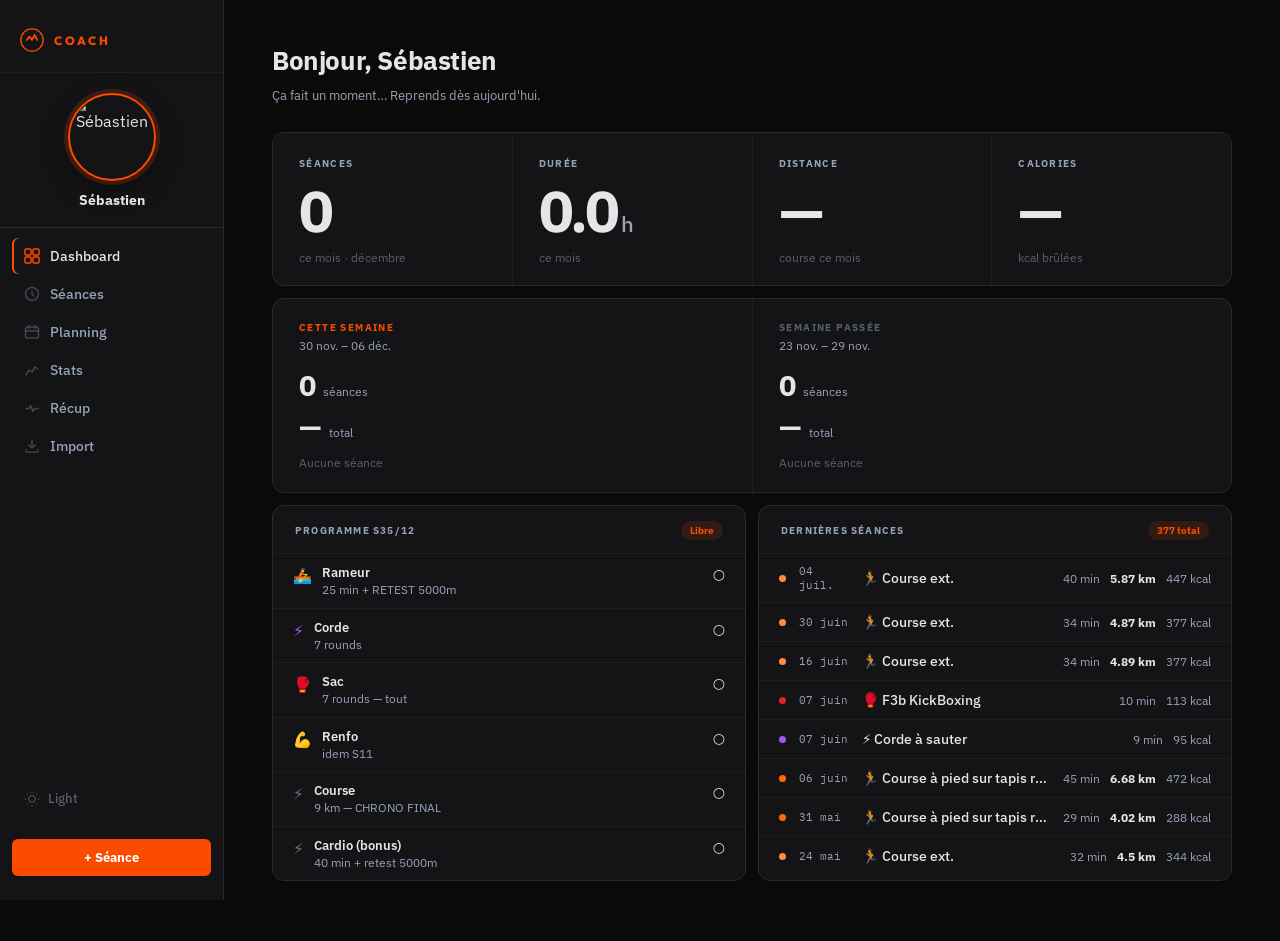
==== index.html @ 211ee790 "init: Coach Sportif — base propre (Cloudflare Pages + /api/backup securise)" ====
<!DOCTYPE html>
<html lang="fr" data-theme="dark">
<head>
  <meta charset="UTF-8">
  <meta name="viewport" content="width=device-width, initial-scale=1.0">
  <title>Coach Sportif — Sébastien</title>
  <link rel="preconnect" href="https://fonts.googleapis.com">
  <link rel="preconnect" href="https://fonts.gstatic.com" crossorigin>
  <link href="https://fonts.googleapis.com/css2?family=Outfit:wght@400;500;600&family=IBM+Plex+Sans:wght@400;500;600;700;800&family=IBM+Plex+Mono:wght@400;600&display=swap" rel="stylesheet">
  <link rel="stylesheet" href="style.css">
  <script src="https://cdn.jsdelivr.net/npm/chart.js@4.4.0/dist/chart.umd.min.js"></script>
  <script src="https://cdn.jsdelivr.net/npm/chartjs-plugin-zoom@2.0.1/dist/chartjs-plugin-zoom.min.js"></script>
</head>
<body>

  <!-- ── APP ───────────────────────────────────────────── -->
  <div id="app">

    <div id="nav-overlay" onclick="closeMobileNav()"></div>
    <div id="mobile-topbar">
      <button id="btn-hamburger" onclick="toggleMobileNav()" aria-label="Menu">
        <span></span><span></span><span></span>
      </button>
      <div class="mb-brand">COACH</div>
      <button class="mb-add" onclick="openSessionModal()">+ Séance</button>
    </div>

    <nav id="nav">
      <div class="nav-brand">
        <svg width="24" height="24" viewBox="0 0 28 28" fill="none">
          <circle cx="14" cy="14" r="13" stroke="#FA4B00" stroke-width="1.5"/>
          <path d="M8 14 L11 10 L14 14 L17 8 L20 14" stroke="#FA4B00" stroke-width="2" stroke-linecap="round" stroke-linejoin="round" fill="none"/>
        </svg>
        <span>COACH</span>
      </div>

      <div class="nav-profile">
        <div class="nav-avatar">
          <img src="Tools/Gemini_Generated_Image_qo8uqwqo8uqwqo8u.png" alt="Sébastien">
        </div>
        <div class="nav-profile-info">
          <div class="nav-profile-name">Sébastien</div>
        </div>
      </div>

      <ul class="nav-links">
        <li><a href="#dashboard" class="nav-link" data-view="dashboard">
          <svg width="16" height="16" viewBox="0 0 16 16"><rect x="1" y="1" width="6" height="6" rx="1" stroke="currentColor" stroke-width="1.5" fill="none"/><rect x="9" y="1" width="6" height="6" rx="1" stroke="currentColor" stroke-width="1.5" fill="none"/><rect x="1" y="9" width="6" height="6" rx="1" stroke="currentColor" stroke-width="1.5" fill="none"/><rect x="9" y="9" width="6" height="6" rx="1" stroke="currentColor" stroke-width="1.5" fill="none"/></svg>
          Dashboard
        </a></li>
        <li><a href="#seances" class="nav-link" data-view="seances">
          <svg width="16" height="16" viewBox="0 0 16 16"><circle cx="8" cy="8" r="6.5" stroke="currentColor" stroke-width="1.5" fill="none"/><path d="M8 5v3l2 2" stroke="currentColor" stroke-width="1.5" stroke-linecap="round"/></svg>
          Séances
        </a></li>
        <li><a href="#planning" class="nav-link" data-view="planning">
          <svg width="16" height="16" viewBox="0 0 16 16"><rect x="1.5" y="3" width="13" height="11" rx="1.5" stroke="currentColor" stroke-width="1.5" fill="none"/><path d="M5 1.5v3M11 1.5v3M1.5 7h13" stroke="currentColor" stroke-width="1.5" stroke-linecap="round"/></svg>
          Planning
        </a></li>
        <li><a href="#stats" class="nav-link" data-view="stats">
          <svg width="16" height="16" viewBox="0 0 16 16"><path d="M2 13 L5 8 L8 10 L11 5 L14 7" stroke="currentColor" stroke-width="1.5" stroke-linecap="round" stroke-linejoin="round" fill="none"/></svg>
          Stats
        </a></li>
        <li><a href="#recup" class="nav-link" data-view="recup">
          <svg width="16" height="16" viewBox="0 0 16 16"><path d="M2 8.5h3l1.5-3 2.5 6 1.5-3h3.5" stroke="currentColor" stroke-width="1.5" stroke-linecap="round" stroke-linejoin="round" fill="none"/></svg>
          Récup
        </a></li>
        <li><a href="#import" class="nav-link" data-view="import">
          <svg width="16" height="16" viewBox="0 0 16 16"><path d="M8 2v8M5 7l3 3 3-3" stroke="currentColor" stroke-width="1.5" stroke-linecap="round" stroke-linejoin="round"/><path d="M2 12v1.5a.5.5 0 00.5.5h11a.5.5 0 00.5-.5V12" stroke="currentColor" stroke-width="1.5" stroke-linecap="round"/></svg>
          Import
        </a></li>
      </ul>

      <div class="nav-theme-toggle">
        <button id="btn-theme" onclick="toggleTheme()" title="Changer le thème">
          <svg id="theme-icon-sun" width="16" height="16" viewBox="0 0 24 24" fill="none" stroke="currentColor" stroke-width="1.5"><circle cx="12" cy="12" r="5"/><path d="M12 1v2M12 21v2M4.22 4.22l1.42 1.42M18.36 18.36l1.42 1.42M1 12h2M21 12h2M4.22 19.78l1.42-1.42M18.36 5.64l1.42-1.42"/></svg>
          <svg id="theme-icon-moon" width="16" height="16" viewBox="0 0 24 24" fill="none" stroke="currentColor" stroke-width="1.5" style="display:none"><path d="M21 12.79A9 9 0 1 1 11.21 3 7 7 0 0 0 21 12.79z"/></svg>
          <span id="theme-label">Light</span>
        </button>
      </div>

      <button id="btn-add-session" class="btn-gold-sm">+ Séance</button>
    </nav>

    <main id="main"></main>

    <div id="modal-overlay" class="hidden">
      <div id="modal">
        <div class="modal-header">
          <h3 id="modal-title">Nouvelle séance</h3>
          <button id="modal-close" class="btn-icon">✕</button>
        </div>
        <form id="session-form">
          <div class="form-grid">
            <div class="form-group">
              <label>Date</label>
              <input type="date" id="f-date" required>
            </div>
            <div class="form-group">
              <label>Type d'activité</label>
              <select id="f-type" required>
                <option value="">— Choisir —</option>
                <option value="rameur">🚣 Rameur</option>
                <option value="velo">🚴 Vélo d'appartement</option>
                <option value="course_ext">🏃 Course extérieure</option>
                <option value="course_tapis">🏃 Course tapis roulant</option>
                <option value="sac">🥊 Sac de frappe</option>
                <option value="corde">⚡ Corde à sauter</option>
                <option value="boxe">🥊 Boxe (cours)</option>
                <option value="renfo">💪 Renforcement</option>
                <option value="cardio">❤️ Cardio</option>
                <option value="autre">— Autre —</option>
              </select>
            </div>
            <div class="form-group">
              <label>Durée (min)</label>
              <input type="number" id="f-duration" min="1" max="300" placeholder="ex: 45">
            </div>
            <div class="form-group">
              <label>Calories</label>
              <input type="number" id="f-calories" min="0" placeholder="ex: 350">
            </div>
            <div class="form-group" id="fg-distance">
              <label>Distance (km)</label>
              <input type="number" id="f-distance" step="0.01" min="0" placeholder="ex: 7.5">
            </div>
            <div class="form-group" id="fg-pace">
              <label>Allure (min/km, ex: 6:30)</label>
              <input type="text" id="f-pace" placeholder="6:30" pattern="[0-9]+:[0-5][0-9]">
            </div>
            <div class="form-group" id="fg-rounds">
              <label>Rounds</label>
              <input type="number" id="f-rounds" min="1" max="20" placeholder="ex: 6">
            </div>
            <div class="form-group">
              <label>FC moyenne (bpm)</label>
              <input type="number" id="f-hr-avg" min="40" max="220" placeholder="ex: 145">
            </div>
            <div class="form-group">
              <label>FC max (bpm)</label>
              <input type="number" id="f-hr-max" min="40" max="220" placeholder="ex: 175">
            </div>
            <div class="form-group full">
              <label>Notes</label>
              <textarea id="f-notes" rows="2" placeholder="Ressenti, conditions, variantes…"></textarea>
            </div>
          </div>
          <div class="form-actions">
            <button type="button" id="btn-delete-session" class="btn-danger hidden">Supprimer</button>
            <div>
              <button type="button" id="btn-cancel" class="btn-ghost">Annuler</button>
              <button type="submit" class="btn-gold">Enregistrer</button>
            </div>
          </div>
        </form>
      </div>
    </div>

  </div><!-- /#app -->

  <script src="app.js?v=7"></script>
</body>
</html>
---- style.css ----
/* ═══════════════════════════════════════════════════════════
   COACH SPORTIF — Design système v4 — Obsidian Capital
   ═══════════════════════════════════════════════════════════ */

/* ── Obsidian Capital tokens (verbatim) ──────────────────── */
:root {
  /* ----- BRAND ----- */
  --obsidian-orange:        #FA4B00;
  --obsidian-orange-hover:  #FF6A2A;
  --obsidian-orange-dim:    rgba(250, 75, 0, 0.12);
  --obsidian-orange-glow:   rgba(250, 75, 0, 0.4);
  --obsidian-slate:         #3C414B;

  /* ----- SLATE SCALE ----- */
  --slate-900: #0A0A0A;
  --slate-800: #141416;
  --slate-700: #1C1C20;
  --slate-600: #2A2A30;
  --slate-500: #3C414B;
  --slate-400: #54606D;
  --slate-300: #828F9D;
  --slate-200: #C5CAD1;
  --slate-150: #DFE2E6;
  --slate-100: #EEF0F2;
  --slate-50:  #F5F6F7;
  --slate-0:   #FFFFFF;

  /* ----- SEMANTIC ----- */
  --positive: #10B981;
  --negative: #EF4444;
  --warning:  #F59E0B;
  --info:     #3B82F6;

  /* ----- RADIUS ----- */
  --radius-sm:   4px;
  --radius-md:   6px;
  --radius-lg:   8px;
  --radius-xl:   12px;
  --radius-2xl:  16px;
  --radius-full: 9999px;

  /* ----- FONTS ----- */
  --font-display: 'Outfit', 'IBM Plex Sans', system-ui, sans-serif;
  --font-sans:    'IBM Plex Sans', system-ui, -apple-system, sans-serif;
  --font-mono:    'IBM Plex Mono', 'JetBrains Mono', Menlo, monospace;

  /* ----- TRANSITIONS ----- */
  --transition-fast:    100ms ease;
  --transition-default: 150ms ease;
  --transition-slow:    300ms ease;

  /* ----- ELEVATION ----- */
  --shadow-modal:    0 20px 40px -12px rgba(10, 10, 10, 0.15);
  --shadow-popover:  0 8px 24px -8px rgba(10, 10, 10, 0.12);
}

/* ── Thème dark (défaut Coach) ───────────────────────────── */
:root,
[data-theme="dark"] {
  --bg:            #0A0A0A;
  --surface:       #141416;
  --surface-hover: #1C1C20;
  --text:          #E5E5E7;
  --text-body:     #94A3B8;
  --text-muted:    #54606D;
  --border:        #1F1F23;
  --border-strong: #2A2A30;
}

/* ── Thème light ─────────────────────────────────────────── */
[data-theme="light"] {
  --bg:            #F5F6F7;
  --surface:       #FFFFFF;
  --surface-hover: #EEF0F2;
  --text:          #0A0A0A;
  --text-body:     #3C414B;
  --text-muted:    #828F9D;
  --border:        #DFE2E6;
  --border-strong: #C5CAD1;
}

/* ── Variables d'application (alias tokens) ──────────────── */
:root {
  --acc:     #FA4B00;
  --acc-lo:  rgba(250,75,0,0.12);
  --acc-mid: rgba(250,75,0,0.25);

  --ok:     #10B981;
  --ok-lo:  rgba(16,185,129,0.1);
  --bad:    #EF4444;
  --bad-lo: rgba(239,68,68,0.1);
  --warn:   #F59E0B;

  --r-xs: 4px;
  --r-sm: 6px;
  --r:    12px;
  --r-lg: 16px;

  --nav-w: 224px;

  --c-rameur:       #FA4B00;
  --c-velo:         #38bdf8;
  --c-course_ext:   #fb923c;
  --c-course_tapis: #f97316;
  --c-sac:          #f87171;
  --c-corde:        #a78bfa;
  --c-boxe:         #fb7185;
  --c-renfo:        #4ade80;
  --c-cardio:       #34d399;
  --c-autre:        #6b7280;

  --font:  'IBM Plex Sans', system-ui, sans-serif;
  --mono:  'IBM Plex Mono', monospace;
}

/* ── Reset ─────────────────────────────────────────────────── */
*, *::before, *::after { box-sizing: border-box; margin: 0; padding: 0; }
html { font-size: 16px; -webkit-font-smoothing: antialiased; }
body { font-family: var(--font); background: var(--bg); color: var(--text); min-height: 100vh; }
a { color: inherit; text-decoration: none; }
button { cursor: pointer; font-family: var(--font); border: none; background: none; }
input, select, textarea { font-family: var(--font); }

/* #app : conteneur transparent (les enfants nav/main sont les vrais blocs grid) */
#app { display: contents; }

/* ══════════════════════════════════════════════════════════
   NAV — SIDEBAR GAUCHE
   ══════════════════════════════════════════════════════════ */
#nav {
  position: fixed; top: 0; left: 0; bottom: 0; width: var(--nav-w);
  background: var(--surface);
  border-right: 1px solid var(--border-strong);
  display: flex; flex-direction: column;
  padding: 28px 0 24px;
  z-index: 100;
  overflow: hidden;
}

.nav-brand {
  display: flex; align-items: center; gap: 10px;
  padding: 0 20px 20px;
  border-bottom: 1px solid var(--border);
  margin-bottom: 0;
  user-select: none;
}
.nav-brand svg { flex-shrink: 0; }
.nav-brand span {
  font-size: 12px; font-weight: 800; letter-spacing: 3px;
  color: var(--acc); text-transform: uppercase;
  font-family: 'Outfit', var(--font);
}

/* Profile block in sidebar */
.nav-profile {
  display: flex; flex-direction: column; align-items: center; gap: 10px;
  padding: 20px 20px 18px;
  border-bottom: 1px solid var(--border-strong);
  margin-bottom: 10px;
  text-align: center;
}
.nav-avatar {
  width: 88px; height: 88px; border-radius: 50%;
  overflow: hidden; flex-shrink: 0;
  border: 2px solid var(--acc);
  box-shadow: 0 0 0 4px rgba(250,75,0,.2), 0 8px 24px rgba(0,0,0,.5);
}
.nav-avatar img { width: 100%; height: 100%; object-fit: cover; object-position: top center; }
.nav-profile-name { font-size: 13.5px; font-weight: 700; color: var(--text); }
.nav-profile-sub { font-size: 11px; color: var(--acc); margin-top: 2px; }

.nav-links {
  list-style: none;
  display: flex; flex-direction: column;
  gap: 2px;
  padding: 0 12px;
  flex: 1;
}
.nav-link {
  display: flex; align-items: center; gap: 10px;
  padding: 9px 12px; border-radius: var(--r-sm);
  font-size: 13.5px; font-weight: 500; color: var(--text-body);
  transition: color .15s, background .15s;
}
.nav-link:hover { color: var(--text); background: var(--surface-hover); }
.nav-link svg { flex-shrink: 0; opacity: .35; transition: opacity .15s; }
.nav-link:hover svg { opacity: .65; }
.nav-link.active {
  color: var(--text);
  background: transparent;
  box-shadow: inset 2px 0 0 0 #FA4B00;
}
.nav-link.active svg { opacity: 1; color: #FA4B00; }

.btn-gold-sm {
  margin: 16px 12px 0;
  padding: 10px 16px;
  border-radius: var(--r-sm);
  background: var(--acc); color: #fff;
  font-size: 13px; font-weight: 700;
  transition: opacity .15s; text-align: center;
}
.btn-gold-sm:hover { opacity: .85; }

/* ── Main ──────────────────────────────────────────────────── */
#main {
  margin-left: var(--nav-w);
  width: calc(100% - var(--nav-w));
  min-height: 100vh;
  padding: 40px 48px 60px;
  display: flex;
  flex-direction: column;
  align-items: center;
}
#main > * {
  width: 100%;
  max-width: 960px;
}
.loader { color: var(--text-body); font-size: 14px; padding: 80px 0; text-align: center; }

/* ── Page header ───────────────────────────────────────────── */
.page-header { margin-bottom: 28px; padding-top: 4px; }
.page-header h2 {
  font-size: 1.6rem; font-weight: 700; letter-spacing: -0.4px; color: var(--text);
}
.page-sub { font-size: 13px; color: var(--text-body); margin-top: 4px; }

/* ── Dashboard greeting ────────────────────────────────────── */
.dash-greeting { display: flex; flex-direction: column; gap: 6px; }
.streak-badge {
  display: inline-block; margin-left: 10px;
  font-size: 0.75rem; font-weight: 700;
  background: var(--acc-lo); color: var(--acc);
  padding: 2px 10px; border-radius: 20px;
  vertical-align: middle;
}

/* ── Section label ─────────────────────────────────────────── */
.section-lbl {
  font-size: 10px; font-weight: 700; letter-spacing: .13em;
  text-transform: uppercase; color: var(--text-body);
  margin-bottom: 10px; margin-top: 22px;
}

/* ══════════════════════════════════════════════════════════
   KPI STRIP
   ══════════════════════════════════════════════════════════ */
.kpi-row {
  display: grid; grid-template-columns: repeat(4, 1fr);
  background: var(--border);
  border: 1px solid var(--border-strong);
  border-radius: var(--r);
  overflow: hidden;
  margin-bottom: 12px;
  gap: 1px;
}
.kpi-card {
  background: var(--surface);
  padding: 24px 26px 20px;
  display: flex; flex-direction: column;
  transition: background .15s;
  position: relative;
}
.kpi-card:hover { background: var(--surface-hover); }
.kpi-lbl {
  font-size: 10px; font-weight: 700; letter-spacing: .13em;
  text-transform: uppercase; color: var(--text-body);
  margin-bottom: 12px;
}
.kpi-num {
  font-size: 3.6rem; font-weight: 800;
  letter-spacing: -.06em; line-height: 1;
  font-variant-numeric: tabular-nums;
  color: var(--text);
}
.kpi-num .u { font-size: 1.4rem; font-weight: 500; color: var(--text-body); margin-left: 3px; }
.kpi-sub { font-size: 12px; color: var(--text-muted); margin-top: 10px; }
.kpi-badge {
  display: inline-flex; align-items: center; gap: 3px;
  font-size: 11px; font-weight: 700;
  padding: 3px 8px; border-radius: 20px;
  margin-top: 8px; align-self: flex-start;
}
.kpi-badge.up   { background: var(--ok-lo);          color: var(--ok); }
.kpi-badge.down { background: var(--bad-lo);          color: var(--bad); }
.kpi-badge.flat { background: rgba(255,255,255,.05);  color: var(--text-body); }

/* ══════════════════════════════════════════════════════════
   WEEK CARD
   ══════════════════════════════════════════════════════════ */
.week-card {
  background: var(--surface);
  border: 1px solid var(--border-strong);
  border-radius: var(--r);
  margin-bottom: 12px;
  overflow: hidden;
}
.week-inner { display: grid; grid-template-columns: 1fr 1fr; }
.wc-col { padding: 22px 26px; }
.wc-col + .wc-col { border-left: 1px solid var(--border); }
.wc-head {
  font-size: 10px; font-weight: 700; letter-spacing: .14em;
  text-transform: uppercase; color: var(--acc); margin-bottom: 4px;
}
.wc-head.dim { color: var(--text-muted); }
.wc-dates { font-size: 12px; color: var(--text-body); margin-bottom: 18px; }
.wc-metrics { display: flex; flex-direction: column; gap: 13px; }
.wc-metric { display: flex; align-items: baseline; gap: 8px; flex-wrap: wrap; }
.wc-val {
  font-size: 1.8rem; font-weight: 700;
  letter-spacing: -.03em; line-height: 1;
}
.wc-key { font-size: 12px; color: var(--text-body); }
.wc-badge {
  font-size: 10px; font-weight: 700; padding: 2px 8px;
  border-radius: 4px; border: 1px solid;
}
.wc-types { margin-top: 14px; font-size: 1rem; display: flex; gap: 6px; }
.wc-no { font-size: 12px; color: var(--text-muted); }

/* ══════════════════════════════════════════════════════════
   DASHBOARD GRID
   ══════════════════════════════════════════════════════════ */
.dash-grid { display: grid; grid-template-columns: 1fr 1fr; gap: 12px; }
.prog-card, .recent-card {
  background: var(--surface);
  border: 1px solid var(--border-strong);
  border-radius: var(--r);
  overflow: hidden;
}
.card-head {
  padding: 15px 22px 13px;
  border-bottom: 1px solid var(--border);
  display: flex; align-items: center; justify-content: space-between;
}
.card-head-lbl {
  font-size: 10px; font-weight: 700;
  letter-spacing: .12em; text-transform: uppercase; color: var(--text-body);
}
.card-badge {
  font-size: 10px; font-weight: 700;
  background: var(--acc-lo); color: var(--acc);
  padding: 3px 9px; border-radius: 20px;
}

/* Adaptive hint */
.adaptive-hint {
  margin: 12px 22px 0; padding: 10px 14px;
  background: var(--acc-lo); border-radius: var(--r-xs);
  border-left: 2px solid var(--acc);
  font-size: 12px; color: var(--text-body); line-height: 1.5;
}
.adaptive-hint b {
  color: var(--acc); display: block;
  font-size: 9px; text-transform: uppercase;
  letter-spacing: .09em; margin-bottom: 3px;
}

/* Program items */
.prog-item {
  display: flex; align-items: flex-start; gap: 10px;
  padding: 10px 20px; border-bottom: 1px solid var(--border);
  cursor: default; transition: background .12s;
}
.prog-item:last-child { border-bottom: none; }
.prog-item:hover { background: var(--surface-hover); }
.prog-icon { font-size: .95rem; flex-shrink: 0; margin-top: 1px; }
.prog-body { flex: 1; min-width: 0; }
.prog-name { font-size: 13px; font-weight: 600; }
.prog-desc { font-size: 11.5px; color: var(--text-body); margin-top: 1px; line-height: 1.35; }
.prog-done { font-size: 11px; color: var(--ok); margin-top: 2px; }
.prog-diff { font-size: 10.5px; color: var(--acc); margin-top: 1px; }
.prog-check { font-size: 14px; flex-shrink: 0; margin-top: 1px; }

/* Recent rows */
.recent-row {
  display: flex; align-items: center; gap: 13px;
  padding: 10px 20px; border-bottom: 1px solid var(--border);
  cursor: pointer; transition: background .12s;
}
.recent-row:last-child { border-bottom: none; }
.recent-row:hover { background: var(--surface-hover); }
.r-dot { width: 7px; height: 7px; border-radius: 50%; flex-shrink: 0; }
.r-date { font-size: 11px; color: var(--text-body); width: 50px; flex-shrink: 0; font-family: var(--mono); }
.r-title { font-size: 13.5px; font-weight: 500; flex: 1; white-space: nowrap; overflow: hidden; text-overflow: ellipsis; }
.r-meta { display: flex; gap: 10px; }
.r-meta span { font-size: 12px; color: var(--text-body); }
.r-hi { color: var(--text) !important; font-weight: 700 !important; }
.r-dur { font-size: 13px; font-weight: 600; color: var(--text-body); white-space: nowrap; }

/* ══════════════════════════════════════════════════════════
   SÉANCES
   ══════════════════════════════════════════════════════════ */
.filters { display: flex; gap: 6px; flex-wrap: wrap; margin-bottom: 16px; }
.filter-btn {
  padding: 6px 14px; border-radius: 20px;
  font-size: 12.5px; font-weight: 600; color: var(--text-body);
  border: 1px solid var(--border-strong); background: transparent;
  transition: all .15s;
}
.filter-btn:hover { color: var(--text); border-color: color-mix(in srgb, var(--border-strong) 150%, transparent); }
.filter-btn.active { background: var(--acc); border-color: var(--acc); color: #fff; }

.sessions-table {
  background: var(--surface);
  border: 1px solid var(--border-strong);
  border-radius: var(--r);
  overflow: hidden;
}
.sess-row {
  display: grid;
  grid-template-columns: 3px 84px 1fr auto 100px;
  align-items: stretch;
  border-bottom: 1px solid var(--border);
  cursor: pointer; transition: background .12s; min-height: 60px;
}
.sess-row:last-child { border-bottom: none; }
.sess-row:hover { background: var(--surface-hover); }
.sess-bar { }
.sess-date {
  display: flex; align-items: center;
  padding: 0 14px;
  font-size: 12px; color: var(--text-body);
  font-family: var(--mono);
}
.sess-main {
  display: flex; flex-direction: column; justify-content: center;
  padding: 10px 12px; min-width: 0;
}
.sess-title {
  font-size: 14px; font-weight: 600;
  white-space: nowrap; overflow: hidden; text-overflow: ellipsis;
}
.sess-sub { font-size: 11.5px; color: var(--text-muted); margin-top: 3px; }
.sess-stats { display: flex; gap: 18px; align-items: center; padding: 0 16px; }
.ss { display: flex; flex-direction: column; align-items: flex-end; gap: 2px; }
.ss-val { font-size: 13px; font-weight: 700; font-variant-numeric: tabular-nums; font-family: var(--mono); }
.ss-key { font-size: 10px; color: var(--text-muted); text-transform: uppercase; letter-spacing: .04em; }
.ss-hi { color: var(--acc) !important; }
.sess-src { display: flex; align-items: center; padding: 0 16px; }
.src-badge {
  font-size: 10px; color: var(--text-muted);
  background: var(--bg); padding: 3px 8px;
  border-radius: 4px; border: 1px solid var(--border-strong);
  white-space: nowrap;
}

/* ══════════════════════════════════════════════════════════
   SÉANCES — YEAR TABS + MONTH ACCORDION
   ══════════════════════════════════════════════════════════ */
.year-tabs-wrap { margin-bottom: 16px; }
.year-tabs {
  display: flex; gap: 6px; flex-wrap: wrap;
}
.year-tab {
  padding: 6px 18px; border-radius: 20px;
  font-size: 13px; font-weight: 700; color: var(--text-body);
  border: 1px solid var(--border-strong); background: transparent;
  transition: all .15s; font-family: var(--mono);
}
.year-tab:hover { color: var(--text); border-color: color-mix(in srgb, var(--border-strong) 150%, transparent); }
.year-tab.active { background: var(--acc); border-color: var(--acc); color: #fff; }

.month-section { margin-bottom: 8px; }
.month-header {
  display: flex; align-items: center; justify-content: space-between;
  padding: 11px 18px; border-radius: var(--r-sm);
  background: var(--surface); border: 1px solid var(--border-strong);
  cursor: pointer; user-select: none; transition: background .12s;
}
.month-header:hover { background: var(--surface-hover); }
.month-header.open { border-radius: var(--r-sm) var(--r-sm) 0 0; border-bottom-color: transparent; }
.month-header-left { display: flex; align-items: center; gap: 10px; }
.month-chevron { font-size: 11px; color: var(--text-muted); width: 12px; flex-shrink: 0; }
.month-name { font-size: 14px; font-weight: 700; color: var(--text); }
.month-header-right { display: flex; align-items: center; gap: 14px; }
.month-count { font-size: 12px; color: var(--text-body); }
.month-duration {
  font-size: 12px; font-weight: 700; color: var(--acc);
  font-family: var(--mono);
}
.month-body { display: none; }
.month-body.open { display: block; }
.month-body .sessions-table {
  border-radius: 0 0 var(--r-sm) var(--r-sm);
}

/* ══════════════════════════════════════════════════════════
   PLANNING
   ══════════════════════════════════════════════════════════ */
.planning-grid { display: flex; flex-direction: column; gap: 5px; }
.planning-section-lbl {
  font-size: 10px; font-weight: 700; letter-spacing: .13em;
  text-transform: uppercase; color: var(--text-muted);
  margin-top: 20px; margin-bottom: 6px; padding-left: 2px;
}
.planning-section-lbl:first-child { margin-top: 0; }
.pw-num-current { color: var(--acc) !important; }
.pw-row {
  background: var(--surface);
  border: 1px solid var(--border-strong);
  border-radius: var(--r-sm);
  overflow: hidden;
  transition: border-color .2s;
}
.pw-row.current { border-color: var(--acc); }
.pw-header {
  display: flex; align-items: center; gap: 16px; padding: 13px 20px;
  cursor: pointer; transition: background .12s; user-select: none;
}
.pw-header:hover { background: var(--surface-hover); }
.pw-num {
  font-size: 11px; font-weight: 800; letter-spacing: .07em;
  color: var(--text-muted); width: 24px; flex-shrink: 0;
  font-family: var(--mono);
}
.pw-row.current .pw-num { color: var(--acc); }
.pw-dates { font-size: 13px; color: var(--text-body); flex: 1; }
.pw-dots { display: flex; gap: 5px; }
.pw-dot { width: 6px; height: 6px; border-radius: 50%; background: var(--border-strong); }
.pw-dot.done { background: var(--ok); }
.pw-icons { display: flex; gap: 3px; font-size: 12px; min-width: 60px; justify-content: flex-end; }
.pw-chevron {
  font-size: 10px; color: var(--text-muted);
  transition: transform .2s; flex-shrink: 0;
}
.pw-chevron.open { transform: rotate(90deg); }
.pw-body { display: none; border-top: 1px solid var(--border); }
.pw-body.open { display: grid; grid-template-columns: repeat(3, 1fr); }
.pw-act-col { padding: 16px 20px; }
.pw-act-col + .pw-act-col { border-left: 1px solid var(--border); }
.pw-act-day {
  font-size: 10px; font-weight: 700; letter-spacing: .1em;
  text-transform: uppercase; color: var(--text-body); margin-bottom: 9px;
}
.pw-act-name { font-size: 13.5px; font-weight: 700; margin-bottom: 4px; }
.pw-act-desc { font-size: 12px; color: var(--text-body); line-height: 1.5; }
.pw-act-done { font-size: 12px; color: var(--ok); margin-top: 7px; }
.pw-act-diff { font-size: 11px; color: var(--acc); margin-top: 3px; }

/* ══════════════════════════════════════════════════════════
   STATS
   ══════════════════════════════════════════════════════════ */
.charts-row {
  display: flex; gap: 12px; margin-top: 14px;
}
.charts-row .chart-wrap { margin-top: 0; }
.chart-wrap {
  background: var(--surface); border: 1px solid var(--border-strong);
  border-radius: var(--r); padding: 22px 26px; margin-top: 14px;
}
.chart-lbl {
  font-size: 10px; font-weight: 700; letter-spacing: .12em;
  text-transform: uppercase; color: var(--text-muted); margin-bottom: 18px;
}
.chart-head { display: flex; align-items: center; justify-content: space-between; gap: 12px; }
.chart-head .chart-lbl { margin-bottom: 0; }
.btn-sm { padding: 5px 11px; font-size: 12px; border-radius: 8px; }
.chart-hint { margin-top: 12px; font-size: 11px; color: var(--text-muted); text-align: center; opacity: .85; }
.kpi-trend {
  display: inline-flex; align-items: center; gap: 2px; margin-right: 8px;
  font-weight: 700; font-size: 11px; padding: 1px 6px; border-radius: 999px;
}
.kpi-trend.up { color: #22c55e; background: color-mix(in srgb, #22c55e 16%, transparent); }
.kpi-trend.down { color: #ef4444; background: color-mix(in srgb, #ef4444 16%, transparent); }
.chart-container { position: relative; }
.annual-card {
  background: var(--surface); border: 1px solid var(--border-strong);
  border-radius: var(--r); overflow: hidden; margin-top: 14px;
}
.annual-header {
  padding: 15px 22px; border-bottom: 1px solid var(--border);
  font-size: 10px; font-weight: 700; letter-spacing: .12em;
  text-transform: uppercase; color: var(--text-muted);
}
.annual-table-wrap { overflow-x: auto; }
.annual-table { width: 100%; border-collapse: collapse; font-size: 13.5px; }
.annual-table thead th {
  text-align: left; padding: 10px 22px;
  font-size: 10px; font-weight: 700; letter-spacing: .1em;
  text-transform: uppercase; color: var(--text-body);
  border-bottom: 1px solid var(--border-strong);
}
.annual-table tbody td {
  padding: 13px 22px; border-bottom: 1px solid var(--border);
  font-variant-numeric: tabular-nums; font-family: var(--mono);
}
.annual-table tbody tr:last-child td { border-bottom: none; }
.annual-table tbody tr:hover td { background: var(--surface-hover); }
.annual-table .yr-cur td { background: var(--acc-lo); }
.annual-table .yr-cur td:first-child { border-left: 2px solid var(--acc); padding-left: 20px; }

/* Import page centered */
.import-page { max-width: 600px; margin: 0 auto; }
.import-page h2 { font-size: 1.5rem; font-weight: 700; margin-bottom: 8px; }
.import-page .page-sub { font-size: 14px; color: var(--text-body); margin-bottom: 28px; }
.import-actions {
  display: flex; flex-wrap: wrap; gap: 10px;
  margin-bottom: 32px;
}
.import-actions button { flex: 1; min-width: 140px; }

/* Year cards for stats */
.year-grid {
  display: grid; grid-template-columns: repeat(auto-fill, minmax(180px, 1fr));
  gap: 10px; margin-top: 14px;
}
.year-card {
  background: var(--surface); border: 1px solid var(--border-strong);
  border-radius: var(--r); padding: 16px 18px;
  transition: background .15s;
}
.year-card:hover { background: var(--surface-hover); }
.year-card.current { border-color: var(--acc); background: var(--acc-lo); }
.year-num {
  font-size: 1.3rem; font-weight: 800; letter-spacing: -.04em;
  color: var(--text); margin-bottom: 12px;
}
.year-card.current .year-num { color: var(--acc); }
.year-row { display: flex; justify-content: space-between; align-items: baseline; margin-bottom: 5px; gap: 6px; }
.year-val { font-size: 1rem; font-weight: 700; font-family: 'IBM Plex Mono', monospace; color: var(--text); white-space: nowrap; }
.year-key { font-size: 10px; color: var(--text-body); text-transform: uppercase; letter-spacing: .08em; white-space: nowrap; }
.year-activity { font-size: .8rem !important; font-family: var(--font); overflow: hidden; text-overflow: ellipsis; white-space: nowrap; max-width: 110px; }
.year-badge {
  display: inline-block; margin-top: 12px;
  font-size: 10px; font-weight: 700; padding: 2px 8px; border-radius: 20px;
}
.year-badge.up { background: var(--ok-lo); color: var(--ok); }
.year-badge.down { background: var(--bad-lo); color: var(--bad); }
.year-badge.same { background: var(--border-strong); color: var(--text-body); }

/* ══════════════════════════════════════════════════════════
   IMPORT
   ══════════════════════════════════════════════════════════ */
.drop-zone {
  border: 1.5px dashed color-mix(in srgb, var(--border-strong) 150%, transparent); border-radius: var(--r);
  padding: 56px 24px; text-align: center; cursor: pointer;
  transition: border-color .2s, background .2s;
}
.drop-zone:hover, .drop-zone.dragover { border-color: var(--acc); background: var(--acc-lo); }
.dz-icon { font-size: 2rem; margin-bottom: 12px; }
.dz-title { font-size: 15px; font-weight: 700; margin-bottom: 6px; }
.dz-sub { font-size: 13px; color: var(--text-body); }
.import-result { margin-top: 16px; font-size: 13px; padding: 13px 18px; border-radius: var(--r-sm); }
.import-result.success { background: var(--ok-lo); color: var(--ok); }
.import-result.error   { background: var(--bad-lo); color: var(--bad); }

/* ══════════════════════════════════════════════════════════
   BOUTONS
   ══════════════════════════════════════════════════════════ */
.btn-gold, .btn-primary {
  padding: 9px 20px; background: var(--acc); color: #fff;
  border-radius: var(--r-xs); font-size: 14px; font-weight: 700;
  transition: opacity .15s;
}
.btn-gold:hover, .btn-primary:hover { opacity: .85; }
.btn-ghost {
  padding: 9px 17px; background: transparent; color: var(--text-body);
  border: 1px solid var(--border-strong); border-radius: var(--r-xs);
  font-size: 13.5px; font-weight: 600; transition: all .15s;
}
.btn-ghost:hover { border-color: color-mix(in srgb, var(--border-strong) 150%, transparent); color: var(--text); }
.btn-danger {
  padding: 9px 17px; background: var(--bad-lo); color: var(--bad);
  border-radius: var(--r-xs); font-size: 13.5px; font-weight: 700;
}
.btn-icon {
  padding: 5px 9px; color: var(--text-muted);
  border-radius: 5px; font-size: 13px; transition: all .15s;
}
.btn-icon:hover { background: var(--surface-hover); color: var(--text); }
.hidden { display: none !important; }

/* ══════════════════════════════════════════════════════════
   MODAL
   ══════════════════════════════════════════════════════════ */
#modal-overlay {
  position: fixed; inset: 0; background: rgba(0,0,0,.82);
  backdrop-filter: blur(12px); z-index: 200;
  display: flex; align-items: center; justify-content: center; padding: 20px;
}
#modal-overlay.hidden { display: none; }
#modal {
  background: var(--surface); border: 1px solid var(--border-strong);
  border-radius: var(--r-lg); width: 100%; max-width: 540px;
  max-height: 90vh; overflow-y: auto;
  box-shadow: 0 40px 100px rgba(0,0,0,.8);
}
.modal-header {
  display: flex; align-items: center; justify-content: space-between;
  padding: 22px 26px; border-bottom: 1px solid var(--border);
}
.modal-header h3 { font-size: 16px; font-weight: 700; letter-spacing: -.015em; }
#session-form { padding: 22px 26px; }
.form-grid { display: grid; grid-template-columns: 1fr 1fr; gap: 16px; }
.form-group { display: flex; flex-direction: column; gap: 7px; }
.form-group.full { grid-column: 1/-1; }
.form-group label {
  font-size: 10px; font-weight: 700; color: var(--text-muted);
  letter-spacing: .09em; text-transform: uppercase;
}
.form-group input, .form-group select, .form-group textarea {
  padding: 10px 13px; background: var(--bg); border: 1px solid var(--border-strong);
  border-radius: var(--r-sm); color: var(--text); font-size: 14px;
  transition: border-color .15s; outline: none;
}
.form-group input:focus, .form-group select:focus, .form-group textarea:focus {
  border-color: var(--acc);
}
.form-group select option { background: var(--surface); }
.form-actions {
  display: flex; align-items: center; justify-content: space-between;
  margin-top: 22px; padding-top: 18px; border-top: 1px solid var(--border);
}

/* ── Empty / utilitaires ───────────────────────────────────── */
.empty-state { text-align: center; padding: 64px 24px; color: var(--text-muted); }
.es-icon { font-size: 2.2rem; margin-bottom: 14px; opacity: .4; }
::-webkit-scrollbar { width: 5px; height: 5px; }
::-webkit-scrollbar-track { background: transparent; }
::-webkit-scrollbar-thumb { background: var(--border-strong); border-radius: 3px; }

/* ══════════════════════════════════════════════════════════
   THEME TOGGLE
   ══════════════════════════════════════════════════════════ */
.nav-theme-toggle { padding: 0 12px; margin-bottom: 8px; }
.nav-theme-toggle button {
  width: 100%; display: flex; align-items: center; gap: 8px;
  padding: 8px 12px; border-radius: 6px;
  font-size: 13px; font-weight: 500; color: var(--text-muted);
  transition: background 150ms, color 150ms;
}
.nav-theme-toggle button:hover { background: var(--surface-hover); color: var(--text); }
#theme-icon-sun, #theme-icon-moon { flex-shrink: 0; }

/* ══════════════════════════════════════════════════════════
   RESPONSIVE — mobile (sidebar → overlay + topbar)
   ══════════════════════════════════════════════════════════ */

/* ── Topbar mobile ── */
#mobile-topbar {
  display: none;
  position: fixed; top: 0; left: 0; right: 0; height: 56px; z-index: 99;
  background: var(--surface);
  border-bottom: 1px solid var(--border);
  align-items: center; justify-content: space-between;
  padding: 0 16px;
}
#mobile-topbar .mb-brand {
  font-family: 'Outfit', var(--font); font-size: 13px; font-weight: 800;
  letter-spacing: 3px; color: var(--acc); text-transform: uppercase;
}
#mobile-topbar .mb-add {
  background: var(--acc); color: #fff;
  padding: 7px 14px; border-radius: 6px;
  font-size: 13px; font-weight: 700;
}
#btn-hamburger {
  width: 36px; height: 36px; display: flex; flex-direction: column;
  align-items: center; justify-content: center; gap: 5px;
  border-radius: 6px; transition: background 150ms;
}
#btn-hamburger:hover { background: var(--surface-hover); }
#btn-hamburger span {
  display: block; width: 20px; height: 2px;
  background: var(--text); border-radius: 2px; transition: all 200ms;
}
#nav-overlay {
  display: none; position: fixed; inset: 0; z-index: 109;
  background: rgba(0,0,0,0.5);
}
#nav-overlay.open { display: block; }

@media (max-width: 820px) {
  #mobile-topbar { display: flex; }
  #nav {
    transform: translateX(-100%);
    transition: transform 250ms ease;
    z-index: 110;
    top: 0;
  }
  #nav.open { transform: translateX(0); }
  #main {
    margin-left: 0 !important;
    width: 100% !important;
    padding: 72px 16px 60px !important;
  }
  /* Cacher le bouton + Séance de la sidebar sur mobile (il est dans la topbar) */
  #btn-add-session { display: none; }

  .kpi-row { grid-template-columns: 1fr 1fr; }
  .kpi-num { font-size: 2.2rem; }
  .dash-grid { grid-template-columns: 1fr; }
  .week-inner { grid-template-columns: 1fr; }
  .wc-col + .wc-col { border-left: none; border-top: 1px solid var(--border); }
  .pw-body.open { grid-template-columns: 1fr; }
  .sess-row { grid-template-columns: 3px 72px 1fr 88px; }
  .sess-stats { display: none; }
}

/* ── Toast ───────────────────────────────────────────────── */
#toast {
  position: fixed;
  bottom: 24px;
  left: 50%;
  transform: translateX(-50%) translateY(20px);
  background: var(--surface);
  color: var(--text);
  border: 1px solid var(--border-strong);
  border-radius: var(--r);
  padding: 12px 18px;
  font-size: .9rem;
  font-weight: 500;
  box-shadow: 0 10px 30px -10px rgba(0,0,0,.4);
  opacity: 0;
  pointer-events: none;
  transition: opacity var(--transition-default), transform var(--transition-default);
  z-index: 2000;
}
#toast.show { opacity: 1; transform: translateX(-50%) translateY(0); }
#toast.ok  { border-color: var(--ok); }
#toast.err { border-color: var(--bad); }

/* ── Carte coffre-fort GitHub ────────────────────────────── */
.backup-card {
  background: var(--surface);
  border: 1px solid var(--border);
  border-radius: var(--r);
  padding: 18px 20px;
  margin-bottom: 20px;
  display: flex;
  flex-direction: column;
  gap: 14px;
}
.bk-status { display: flex; align-items: flex-start; gap: 12px; }
.bk-dot { width: 9px; height: 9px; border-radius: 50%; margin-top: 5px; flex-shrink: 0; }
.bk-on  .bk-dot { background: var(--ok); box-shadow: 0 0 0 4px var(--ok-lo); }
.bk-off .bk-dot { background: var(--warn); box-shadow: 0 0 0 4px rgba(245,158,11,.12); }
.bk-title { font-weight: 600; color: var(--text); margin-bottom: 2px; }
.bk-sub { font-size: .85rem; color: var(--text-muted); line-height: 1.4; }
.bk-actions { display: flex; gap: 10px; flex-wrap: wrap; }
.bk-connect { display: flex; gap: 10px; flex-wrap: wrap; }
.bk-connect input {
  flex: 1;
  min-width: 220px;
  background: var(--bg);
  border: 1px solid var(--border-strong);
  border-radius: var(--r-sm);
  padding: 10px 12px;
  color: var(--text);
  font-family: var(--font-mono);
  font-size: .85rem;
}
.bk-connect input:focus { outline: none; border-color: var(--acc); }
.bk-help { font-size: .8rem; color: var(--text-muted); line-height: 1.5; }
.bk-help a { color: var(--acc); text-decoration: none; font-weight: 600; }
.bk-help a:hover { text-decoration: underline; }

/* ── Récup : onglets année du graphe sommeil ─────────────── */
#sleep-years { margin: 10px 0 14px; }
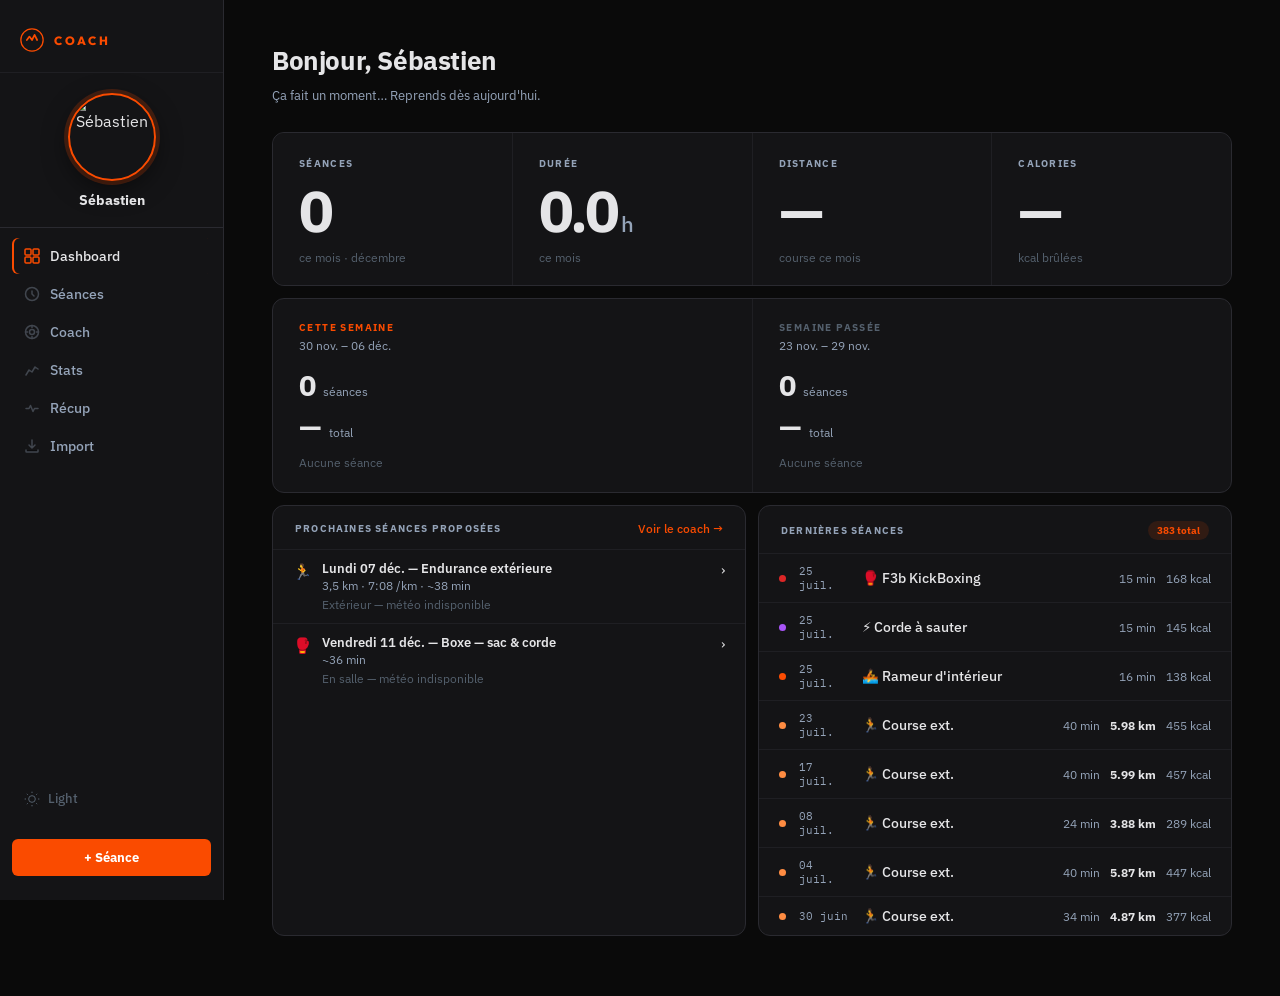
==== commit dbf7476d: "Add files via upload" ====
--- a/index.html
+++ b/index.html
@@ -7,7 +7,7 @@
   <link rel="preconnect" href="https://fonts.googleapis.com">
   <link rel="preconnect" href="https://fonts.gstatic.com" crossorigin>
   <link href="https://fonts.googleapis.com/css2?family=Outfit:wght@400;500;600&family=IBM+Plex+Sans:wght@400;500;600;700;800&family=IBM+Plex+Mono:wght@400;600&display=swap" rel="stylesheet">
-  <link rel="stylesheet" href="style.css">
+  <link rel="stylesheet" href="style.css?v=4">
   <script src="https://cdn.jsdelivr.net/npm/chart.js@4.4.0/dist/chart.umd.min.js"></script>
   <script src="https://cdn.jsdelivr.net/npm/chartjs-plugin-zoom@2.0.1/dist/chartjs-plugin-zoom.min.js"></script>
 </head>
@@ -52,9 +52,9 @@
           <svg width="16" height="16" viewBox="0 0 16 16"><circle cx="8" cy="8" r="6.5" stroke="currentColor" stroke-width="1.5" fill="none"/><path d="M8 5v3l2 2" stroke="currentColor" stroke-width="1.5" stroke-linecap="round"/></svg>
           Séances
         </a></li>
-        <li><a href="#planning" class="nav-link" data-view="planning">
-          <svg width="16" height="16" viewBox="0 0 16 16"><rect x="1.5" y="3" width="13" height="11" rx="1.5" stroke="currentColor" stroke-width="1.5" fill="none"/><path d="M5 1.5v3M11 1.5v3M1.5 7h13" stroke="currentColor" stroke-width="1.5" stroke-linecap="round"/></svg>
-          Planning
+        <li><a href="#coach" class="nav-link" data-view="coach">
+          <svg width="16" height="16" viewBox="0 0 16 16"><circle cx="8" cy="8" r="6.5" stroke="currentColor" stroke-width="1.5" fill="none"/><circle cx="8" cy="8" r="2.5" stroke="currentColor" stroke-width="1.5" fill="none"/><path d="M8 1.5v2M8 12.5v2M1.5 8h2M12.5 8h2" stroke="currentColor" stroke-width="1.5" stroke-linecap="round"/></svg>
+          Coach
         </a></li>
         <li><a href="#stats" class="nav-link" data-view="stats">
           <svg width="16" height="16" viewBox="0 0 16 16"><path d="M2 13 L5 8 L8 10 L11 5 L14 7" stroke="currentColor" stroke-width="1.5" stroke-linecap="round" stroke-linejoin="round" fill="none"/></svg>
@@ -157,6 +157,8 @@
 
   </div><!-- /#app -->
 
-  <script src="app.js?v=7"></script>
+  <script src="coach-engine.js?v=4"></script>
+  <script src="app.js?v=9"></script>
+  <script src="coach-view.js?v=4"></script>
 </body>
 </html>
--- a/style.css
+++ b/style.css
@@ -858,3 +858,109 @@
 
 /* ── Récup : onglets année du graphe sommeil ─────────────── */
 #sleep-years { margin: 10px 0 14px; }
+
+
+/* ═══════════════════════════════════════════════════════════
+   COACH — état de forme & séances proposées
+   ═══════════════════════════════════════════════════════════ */
+.link-btn {
+  background: none; border: none; padding: 0 0 0 8px; cursor: pointer;
+  font: inherit; font-size: 12px; color: var(--acc); text-decoration: underline;
+  text-underline-offset: 2px;
+}
+.link-btn:hover { color: var(--obsidian-orange-hover); }
+.card-link { white-space: nowrap; font-size: 12px; color: var(--acc); font-weight: 500; }
+.card-link:hover { text-decoration: underline; text-underline-offset: 2px; }
+
+.prog-weather { margin-top: 3px; font-size: 11.5px; color: var(--text-muted); line-height: 1.45; }
+
+.coach-state {
+  display: grid; grid-template-columns: minmax(190px, 1fr) minmax(230px, 1.4fr) 148px;
+  gap: 24px; align-items: center;
+  background: var(--surface); border: 1px solid var(--border);
+  border-left: 3px solid var(--acc); border-radius: var(--r);
+  padding: 20px 24px; margin-bottom: 20px;
+}
+.cs-badge {
+  display: inline-block; padding: 4px 10px; border-radius: var(--r-xs);
+  font-size: 12px; font-weight: 600; letter-spacing: -.01em;
+  background: var(--surface-hover); color: var(--text); border: 1px solid var(--border-strong);
+}
+.cs-badge.ok   { background: var(--ok-lo);  color: var(--ok);   border-color: transparent; }
+.cs-badge.warn { background: var(--acc-lo); color: var(--acc);  border-color: transparent; }
+.cs-badge.bad  { background: var(--bad-lo); color: var(--bad);  border-color: transparent; }
+.cs-note { margin-top: 8px; font-size: 13px; color: var(--text-body); }
+.cs-ref  { margin-top: 4px; font-size: 12px; color: var(--text-muted); }
+.cs-ref b { color: var(--text); font-family: var(--mono); font-weight: 500; }
+
+.cs-metrics { display: grid; grid-template-columns: repeat(4, 1fr); gap: 18px; }
+.cs-m { display: flex; flex-direction: column; gap: 3px; }
+.cs-m-val { font-family: var(--mono); font-size: 22px; font-weight: 500; font-variant-numeric: tabular-nums; color: var(--text); }
+.cs-m-key { font-size: 9px; font-weight: 700; letter-spacing: .08em; text-transform: uppercase; color: var(--text-muted); }
+
+.cs-chart { display: flex; flex-direction: column; gap: 6px; align-items: flex-end; }
+.cs-bars { display: flex; align-items: flex-end; gap: 4px; height: 54px; }
+.cs-bar { width: 12px; height: 100%; display: flex; align-items: flex-end; background: var(--surface-hover); border-radius: 2px; }
+.cs-bar-fill { width: 100%; background: var(--slate-400); border-radius: 2px; transition: height var(--transition-default); }
+.cs-bar-fill.now { background: var(--acc); }
+.cs-bars-lbl { text-align: right; line-height: 1.4; font-size: 9px; font-weight: 700; letter-spacing: .08em; text-transform: uppercase; color: var(--text-muted); }
+
+.coach-days { display: grid; grid-template-columns: repeat(auto-fit, minmax(340px, 1fr)); gap: 18px; }
+.cday {
+  background: var(--surface); border: 1px solid var(--border); border-radius: var(--r);
+  display: flex; flex-direction: column; overflow: hidden;
+  transition: border-color var(--transition-default);
+}
+.cday:hover { border-color: var(--border-strong); }
+.cday-head {
+  display: flex; align-items: center; justify-content: space-between;
+  padding: 16px 20px 14px; border-bottom: 1px solid var(--border);
+}
+.cday-dow { font-size: 17px; font-weight: 600; letter-spacing: -.02em; color: var(--text); }
+.cday-date { font-size: 12px; color: var(--text-muted); margin-top: 2px; }
+.cday-mode {
+  padding: 4px 10px; border-radius: var(--r-xs); font-size: 11px; font-weight: 600;
+  letter-spacing: .04em; text-transform: uppercase;
+}
+.cday-mode.out { background: var(--acc-lo); color: var(--acc); }
+.cday-mode.in  { background: var(--surface-hover); color: var(--text-body); border: 1px solid var(--border-strong); }
+
+.cday-weather { display: flex; gap: 1px; background: var(--border); border-bottom: 1px solid var(--border); }
+.cw-slot {
+  flex: 1; display: flex; align-items: center; gap: 9px; justify-content: center;
+  padding: 11px 8px; background: var(--surface); color: var(--text-muted);
+}
+.cw-slot.best { background: var(--surface-hover); color: var(--acc); }
+.cw-ico { display: flex; flex-shrink: 0; }
+.cw-num { display: flex; flex-direction: column; gap: 1px; }
+.cw-t { font-family: var(--mono); font-size: 13px; font-weight: 500; font-variant-numeric: tabular-nums; color: var(--text); }
+.cw-sub { font-family: var(--mono); font-size: 10px; letter-spacing: -.01em; color: var(--text-muted); }
+.cw-slot.best .cw-t { color: var(--acc); }
+.cw-wind { display: flex; flex-shrink: 0; color: var(--text-muted); }
+.cw-none { padding: 10px; font-size: 12px; color: var(--text-muted); background: var(--surface); flex: 1; text-align: center; }
+
+.cday-body { padding: 18px 20px; flex: 1; }
+.cday-focus { font-size: 9px; font-weight: 700; letter-spacing: .12em; text-transform: uppercase; color: var(--text-muted); }
+.cday-title { margin-top: 6px; font-size: 19px; font-weight: 600; letter-spacing: -.02em; color: var(--text); }
+.cday-target {
+  margin-top: 6px; font-family: var(--mono); font-size: 14px; font-weight: 500;
+  font-variant-numeric: tabular-nums; color: var(--acc);
+}
+.cday-blocks { list-style: none; margin: 16px 0 0; padding: 0; display: flex; flex-direction: column; gap: 10px; }
+.cday-blocks li { display: flex; flex-direction: column; gap: 2px; padding-left: 12px; border-left: 1px solid var(--border-strong); }
+.cb-t { font-size: 10px; font-weight: 700; letter-spacing: .08em; text-transform: uppercase; color: var(--text-muted); }
+.cb-d { font-size: 13.5px; line-height: 1.5; color: var(--text-body); text-wrap: pretty; }
+
+.cday-why { margin-top: 18px; padding: 12px 14px; background: var(--surface-hover); border-radius: var(--r-xs); }
+.cw-lbl { font-size: 9px; font-weight: 700; letter-spacing: .1em; text-transform: uppercase; color: var(--acc); }
+.cday-why ul { margin: 8px 0 0; padding-left: 16px; display: flex; flex-direction: column; gap: 5px; }
+.cday-why li { font-size: 12.5px; line-height: 1.5; color: var(--text-body); text-wrap: pretty; }
+
+.cday-actions { display: flex; gap: 8px; padding: 14px 20px; border-top: 1px solid var(--border); }
+.cday-actions button { flex: 1; }
+
+@media (max-width: 1180px) {
+  .coach-state { grid-template-columns: 1fr; gap: 18px; align-items: start; }
+  .cs-chart { align-items: flex-start; }
+  .cs-metrics { grid-template-columns: repeat(2, 1fr); }
+}
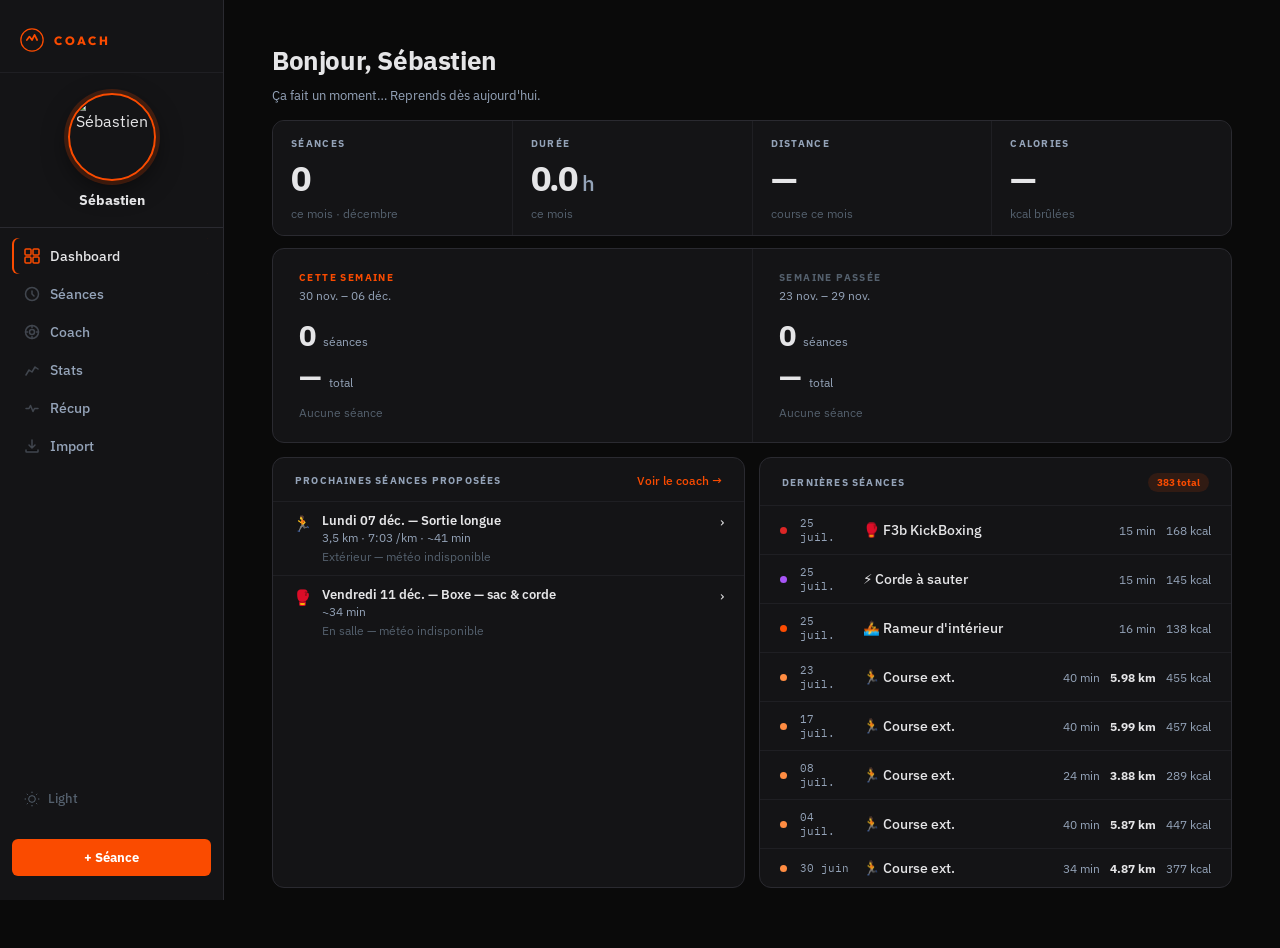
==== commit 97a74070: "Add files via upload" ====
--- a/index.html
+++ b/index.html
@@ -7,7 +7,7 @@
   <link rel="preconnect" href="https://fonts.googleapis.com">
   <link rel="preconnect" href="https://fonts.gstatic.com" crossorigin>
   <link href="https://fonts.googleapis.com/css2?family=Outfit:wght@400;500;600&family=IBM+Plex+Sans:wght@400;500;600;700;800&family=IBM+Plex+Mono:wght@400;600&display=swap" rel="stylesheet">
-  <link rel="stylesheet" href="style.css?v=4">
+  <link rel="stylesheet" href="style.css?v=6">
   <script src="https://cdn.jsdelivr.net/npm/chart.js@4.4.0/dist/chart.umd.min.js"></script>
   <script src="https://cdn.jsdelivr.net/npm/chartjs-plugin-zoom@2.0.1/dist/chartjs-plugin-zoom.min.js"></script>
 </head>
@@ -157,8 +157,8 @@
 
   </div><!-- /#app -->
 
-  <script src="coach-engine.js?v=4"></script>
+  <script src="coach-engine.js?v=7"></script>
   <script src="app.js?v=9"></script>
-  <script src="coach-view.js?v=4"></script>
+  <script src="coach-view.js?v=6"></script>
 </body>
 </html>
--- a/style.css
+++ b/style.css
@@ -874,12 +874,31 @@
 
 .prog-weather { margin-top: 3px; font-size: 11.5px; color: var(--text-muted); line-height: 1.45; }
 
+/* Sélecteur de jours */
+.day-picker {
+  display: flex; align-items: center; gap: 14px; flex-wrap: wrap;
+  background: var(--surface); border: 1px solid var(--border); border-radius: var(--r);
+  padding: 10px 16px; margin-bottom: 12px;
+}
+.dp-lbl { font-size: 9px; font-weight: 700; letter-spacing: .1em; text-transform: uppercase; color: var(--text-muted); }
+.dp-chips { display: flex; gap: 6px; }
+.dp-chip {
+  width: 30px; height: 30px; border-radius: var(--r-sm); cursor: pointer;
+  background: transparent; border: 1px solid var(--border-strong); color: var(--text-body);
+  font-family: var(--font); font-size: 13px; font-weight: 600;
+  transition: background var(--transition-fast), color var(--transition-fast), border-color var(--transition-fast);
+}
+.dp-chip:hover { background: var(--surface-hover); color: var(--text); }
+.dp-chip.on { background: var(--acc); border-color: var(--acc); color: #fff; }
+.dp-chip:focus-visible { outline: 2px solid var(--obsidian-orange-glow); outline-offset: 2px; }
+.dp-count { margin-left: auto; font-family: var(--mono); font-size: 11px; color: var(--text-muted); }
+
 .coach-state {
-  display: grid; grid-template-columns: minmax(190px, 1fr) minmax(230px, 1.4fr) 148px;
-  gap: 24px; align-items: center;
+  display: grid; grid-template-columns: minmax(180px, 1fr) auto auto;
+  gap: 22px; align-items: center;
   background: var(--surface); border: 1px solid var(--border);
   border-left: 3px solid var(--acc); border-radius: var(--r);
-  padding: 20px 24px; margin-bottom: 20px;
+  padding: 14px 18px; margin-bottom: 14px;
 }
 .cs-badge {
   display: inline-block; padding: 4px 10px; border-radius: var(--r-xs);
@@ -889,18 +908,18 @@
 .cs-badge.ok   { background: var(--ok-lo);  color: var(--ok);   border-color: transparent; }
 .cs-badge.warn { background: var(--acc-lo); color: var(--acc);  border-color: transparent; }
 .cs-badge.bad  { background: var(--bad-lo); color: var(--bad);  border-color: transparent; }
-.cs-note { margin-top: 8px; font-size: 13px; color: var(--text-body); }
-.cs-ref  { margin-top: 4px; font-size: 12px; color: var(--text-muted); }
+.cs-note { margin-top: 5px; font-size: 12.5px; color: var(--text-body); }
+.cs-ref  { margin-top: 2px; font-size: 11.5px; color: var(--text-muted); }
 .cs-ref b { color: var(--text); font-family: var(--mono); font-weight: 500; }
 
-.cs-metrics { display: grid; grid-template-columns: repeat(4, 1fr); gap: 18px; }
+.cs-metrics { display: flex; gap: 22px; }
 .cs-m { display: flex; flex-direction: column; gap: 3px; }
-.cs-m-val { font-family: var(--mono); font-size: 22px; font-weight: 500; font-variant-numeric: tabular-nums; color: var(--text); }
+.cs-m-val { font-family: var(--mono); font-size: 19px; font-weight: 500; font-variant-numeric: tabular-nums; color: var(--text); }
 .cs-m-key { font-size: 9px; font-weight: 700; letter-spacing: .08em; text-transform: uppercase; color: var(--text-muted); }
 
 .cs-chart { display: flex; flex-direction: column; gap: 6px; align-items: flex-end; }
-.cs-bars { display: flex; align-items: flex-end; gap: 4px; height: 54px; }
-.cs-bar { width: 12px; height: 100%; display: flex; align-items: flex-end; background: var(--surface-hover); border-radius: 2px; }
+.cs-bars { display: flex; align-items: flex-end; gap: 4px; height: 40px; }
+.cs-bar { width: 10px; height: 100%; display: flex; align-items: flex-end; background: var(--surface-hover); border-radius: 2px; }
 .cs-bar-fill { width: 100%; background: var(--slate-400); border-radius: 2px; transition: height var(--transition-default); }
 .cs-bar-fill.now { background: var(--acc); }
 .cs-bars-lbl { text-align: right; line-height: 1.4; font-size: 9px; font-weight: 700; letter-spacing: .08em; text-transform: uppercase; color: var(--text-muted); }
@@ -914,9 +933,9 @@
 .cday:hover { border-color: var(--border-strong); }
 .cday-head {
   display: flex; align-items: center; justify-content: space-between;
-  padding: 16px 20px 14px; border-bottom: 1px solid var(--border);
-}
-.cday-dow { font-size: 17px; font-weight: 600; letter-spacing: -.02em; color: var(--text); }
+  padding: 13px 18px 11px; border-bottom: 1px solid var(--border);
+}
+.cday-dow { font-size: 16px; font-weight: 600; letter-spacing: -.02em; color: var(--text); }
 .cday-date { font-size: 12px; color: var(--text-muted); margin-top: 2px; }
 .cday-mode {
   padding: 4px 10px; border-radius: var(--r-xs); font-size: 11px; font-weight: 600;
@@ -939,28 +958,41 @@
 .cw-wind { display: flex; flex-shrink: 0; color: var(--text-muted); }
 .cw-none { padding: 10px; font-size: 12px; color: var(--text-muted); background: var(--surface); flex: 1; text-align: center; }
 
-.cday-body { padding: 18px 20px; flex: 1; }
+.cday-body { padding: 14px 18px; flex: 1; }
 .cday-focus { font-size: 9px; font-weight: 700; letter-spacing: .12em; text-transform: uppercase; color: var(--text-muted); }
-.cday-title { margin-top: 6px; font-size: 19px; font-weight: 600; letter-spacing: -.02em; color: var(--text); }
+.cday-title { margin-top: 4px; font-size: 17px; font-weight: 600; letter-spacing: -.02em; color: var(--text); }
 .cday-target {
   margin-top: 6px; font-family: var(--mono); font-size: 14px; font-weight: 500;
   font-variant-numeric: tabular-nums; color: var(--acc);
 }
-.cday-blocks { list-style: none; margin: 16px 0 0; padding: 0; display: flex; flex-direction: column; gap: 10px; }
+.cday-blocks { list-style: none; margin: 13px 0 0; padding: 0; display: flex; flex-direction: column; gap: 8px; }
 .cday-blocks li { display: flex; flex-direction: column; gap: 2px; padding-left: 12px; border-left: 1px solid var(--border-strong); }
 .cb-t { font-size: 10px; font-weight: 700; letter-spacing: .08em; text-transform: uppercase; color: var(--text-muted); }
-.cb-d { font-size: 13.5px; line-height: 1.5; color: var(--text-body); text-wrap: pretty; }
-
-.cday-why { margin-top: 18px; padding: 12px 14px; background: var(--surface-hover); border-radius: var(--r-xs); }
+.cb-d { font-size: 13px; line-height: 1.45; color: var(--text-body); text-wrap: pretty; }
+
+.cday-why { margin-top: 14px; padding: 10px 12px; background: var(--surface-hover); border-radius: var(--r-xs); }
 .cw-lbl { font-size: 9px; font-weight: 700; letter-spacing: .1em; text-transform: uppercase; color: var(--acc); }
 .cday-why ul { margin: 8px 0 0; padding-left: 16px; display: flex; flex-direction: column; gap: 5px; }
-.cday-why li { font-size: 12.5px; line-height: 1.5; color: var(--text-body); text-wrap: pretty; }
-
-.cday-actions { display: flex; gap: 8px; padding: 14px 20px; border-top: 1px solid var(--border); }
+.cday-why li { font-size: 12px; line-height: 1.45; color: var(--text-body); text-wrap: pretty; }
+
+.cday-actions { display: flex; gap: 8px; padding: 12px 18px; border-top: 1px solid var(--border); }
 .cday-actions button { flex: 1; }
 
-@media (max-width: 1180px) {
-  .coach-state { grid-template-columns: 1fr; gap: 18px; align-items: start; }
+@media (max-width: 1040px) {
+  .coach-state { grid-template-columns: minmax(0, 1fr) auto; gap: 10px 22px; align-items: start; }
+  .cs-left { grid-row: span 2; }
+  .cs-chart { align-items: flex-end; }
+}
+@media (max-width: 620px) {
+  .coach-state { grid-template-columns: 1fr; }
+  .cs-left { grid-row: auto; }
   .cs-chart { align-items: flex-start; }
-  .cs-metrics { grid-template-columns: repeat(2, 1fr); }
-}
+}
+
+/* ── Densité générale ─────────────────────────────────────── */
+.page-header { margin-bottom: 16px; }
+.kpi-card { padding: 16px 18px 14px; }
+.kpi-num { font-size: 2.1rem; }
+.week-card { margin-bottom: 14px; }
+.dash-grid { gap: 14px; }
+.day-picker + .coach-state { margin-bottom: 14px; }
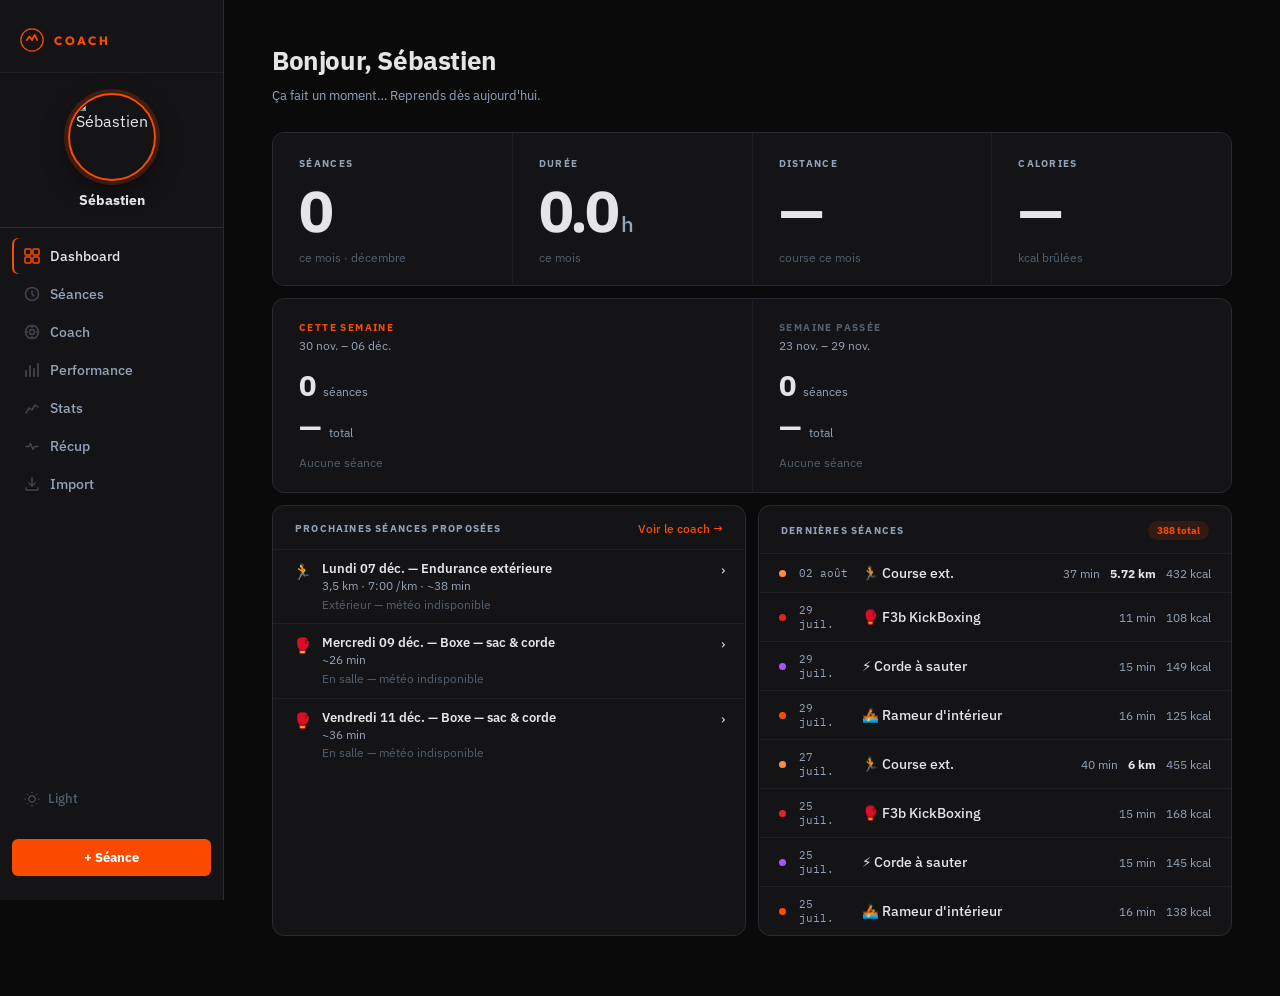
==== commit 733dbbc7: "Add files via upload" ====
--- a/index.html
+++ b/index.html
@@ -7,7 +7,7 @@
   <link rel="preconnect" href="https://fonts.googleapis.com">
   <link rel="preconnect" href="https://fonts.gstatic.com" crossorigin>
   <link href="https://fonts.googleapis.com/css2?family=Outfit:wght@400;500;600&family=IBM+Plex+Sans:wght@400;500;600;700;800&family=IBM+Plex+Mono:wght@400;600&display=swap" rel="stylesheet">
-  <link rel="stylesheet" href="style.css?v=6">
+  <link rel="stylesheet" href="style.css?v=7">
   <script src="https://cdn.jsdelivr.net/npm/chart.js@4.4.0/dist/chart.umd.min.js"></script>
   <script src="https://cdn.jsdelivr.net/npm/chartjs-plugin-zoom@2.0.1/dist/chartjs-plugin-zoom.min.js"></script>
 </head>
@@ -56,6 +56,10 @@
           <svg width="16" height="16" viewBox="0 0 16 16"><circle cx="8" cy="8" r="6.5" stroke="currentColor" stroke-width="1.5" fill="none"/><circle cx="8" cy="8" r="2.5" stroke="currentColor" stroke-width="1.5" fill="none"/><path d="M8 1.5v2M8 12.5v2M1.5 8h2M12.5 8h2" stroke="currentColor" stroke-width="1.5" stroke-linecap="round"/></svg>
           Coach
         </a></li>
+        <li><a href="#performance" class="nav-link" data-view="performance">
+          <svg width="16" height="16" viewBox="0 0 16 16"><path d="M2 14V9M6 14V4M10 14V7M14 14V2" stroke="currentColor" stroke-width="1.8" stroke-linecap="round"/></svg>
+          Performance
+        </a></li>
         <li><a href="#stats" class="nav-link" data-view="stats">
           <svg width="16" height="16" viewBox="0 0 16 16"><path d="M2 13 L5 8 L8 10 L11 5 L14 7" stroke="currentColor" stroke-width="1.5" stroke-linecap="round" stroke-linejoin="round" fill="none"/></svg>
           Stats
@@ -89,6 +93,7 @@
           <h3 id="modal-title">Nouvelle séance</h3>
           <button id="modal-close" class="btn-icon">✕</button>
         </div>
+        <div id="session-detail" class="hidden"></div>
         <form id="session-form">
           <div class="form-grid">
             <div class="form-group">
@@ -107,6 +112,10 @@
                 <option value="corde">⚡ Corde à sauter</option>
                 <option value="boxe">🥊 Boxe (cours)</option>
                 <option value="renfo">💪 Renforcement</option>
+                <option value="hiit">🔥 HIIT</option>
+                <option value="rando">🥾 Randonnée</option>
+                <option value="vtt">🚵 VTT</option>
+                <option value="marche">🚶 Marche</option>
                 <option value="cardio">❤️ Cardio</option>
                 <option value="autre">— Autre —</option>
               </select>
@@ -157,8 +166,10 @@
 
   </div><!-- /#app -->
 
-  <script src="coach-engine.js?v=7"></script>
-  <script src="app.js?v=9"></script>
-  <script src="coach-view.js?v=6"></script>
+  <script src="coach-engine.js?v=5"></script>
+  <script src="app.js?v=11"></script>
+  <script src="session-detail.js?v=1"></script>
+  <script src="performance.js?v=1"></script>
+  <script src="coach-view.js?v=5"></script>
 </body>
 </html>
--- a/style.css
+++ b/style.css
@@ -874,31 +874,12 @@
 
 .prog-weather { margin-top: 3px; font-size: 11.5px; color: var(--text-muted); line-height: 1.45; }
 
-/* Sélecteur de jours */
-.day-picker {
-  display: flex; align-items: center; gap: 14px; flex-wrap: wrap;
-  background: var(--surface); border: 1px solid var(--border); border-radius: var(--r);
-  padding: 10px 16px; margin-bottom: 12px;
-}
-.dp-lbl { font-size: 9px; font-weight: 700; letter-spacing: .1em; text-transform: uppercase; color: var(--text-muted); }
-.dp-chips { display: flex; gap: 6px; }
-.dp-chip {
-  width: 30px; height: 30px; border-radius: var(--r-sm); cursor: pointer;
-  background: transparent; border: 1px solid var(--border-strong); color: var(--text-body);
-  font-family: var(--font); font-size: 13px; font-weight: 600;
-  transition: background var(--transition-fast), color var(--transition-fast), border-color var(--transition-fast);
-}
-.dp-chip:hover { background: var(--surface-hover); color: var(--text); }
-.dp-chip.on { background: var(--acc); border-color: var(--acc); color: #fff; }
-.dp-chip:focus-visible { outline: 2px solid var(--obsidian-orange-glow); outline-offset: 2px; }
-.dp-count { margin-left: auto; font-family: var(--mono); font-size: 11px; color: var(--text-muted); }
-
 .coach-state {
-  display: grid; grid-template-columns: minmax(180px, 1fr) auto auto;
-  gap: 22px; align-items: center;
+  display: grid; grid-template-columns: minmax(190px, 1fr) minmax(230px, 1.4fr) 148px;
+  gap: 24px; align-items: center;
   background: var(--surface); border: 1px solid var(--border);
   border-left: 3px solid var(--acc); border-radius: var(--r);
-  padding: 14px 18px; margin-bottom: 14px;
+  padding: 20px 24px; margin-bottom: 20px;
 }
 .cs-badge {
   display: inline-block; padding: 4px 10px; border-radius: var(--r-xs);
@@ -908,18 +889,18 @@
 .cs-badge.ok   { background: var(--ok-lo);  color: var(--ok);   border-color: transparent; }
 .cs-badge.warn { background: var(--acc-lo); color: var(--acc);  border-color: transparent; }
 .cs-badge.bad  { background: var(--bad-lo); color: var(--bad);  border-color: transparent; }
-.cs-note { margin-top: 5px; font-size: 12.5px; color: var(--text-body); }
-.cs-ref  { margin-top: 2px; font-size: 11.5px; color: var(--text-muted); }
+.cs-note { margin-top: 8px; font-size: 13px; color: var(--text-body); }
+.cs-ref  { margin-top: 4px; font-size: 12px; color: var(--text-muted); }
 .cs-ref b { color: var(--text); font-family: var(--mono); font-weight: 500; }
 
-.cs-metrics { display: flex; gap: 22px; }
+.cs-metrics { display: grid; grid-template-columns: repeat(4, 1fr); gap: 18px; }
 .cs-m { display: flex; flex-direction: column; gap: 3px; }
-.cs-m-val { font-family: var(--mono); font-size: 19px; font-weight: 500; font-variant-numeric: tabular-nums; color: var(--text); }
+.cs-m-val { font-family: var(--mono); font-size: 22px; font-weight: 500; font-variant-numeric: tabular-nums; color: var(--text); }
 .cs-m-key { font-size: 9px; font-weight: 700; letter-spacing: .08em; text-transform: uppercase; color: var(--text-muted); }
 
 .cs-chart { display: flex; flex-direction: column; gap: 6px; align-items: flex-end; }
-.cs-bars { display: flex; align-items: flex-end; gap: 4px; height: 40px; }
-.cs-bar { width: 10px; height: 100%; display: flex; align-items: flex-end; background: var(--surface-hover); border-radius: 2px; }
+.cs-bars { display: flex; align-items: flex-end; gap: 4px; height: 54px; }
+.cs-bar { width: 12px; height: 100%; display: flex; align-items: flex-end; background: var(--surface-hover); border-radius: 2px; }
 .cs-bar-fill { width: 100%; background: var(--slate-400); border-radius: 2px; transition: height var(--transition-default); }
 .cs-bar-fill.now { background: var(--acc); }
 .cs-bars-lbl { text-align: right; line-height: 1.4; font-size: 9px; font-weight: 700; letter-spacing: .08em; text-transform: uppercase; color: var(--text-muted); }
@@ -933,9 +914,9 @@
 .cday:hover { border-color: var(--border-strong); }
 .cday-head {
   display: flex; align-items: center; justify-content: space-between;
-  padding: 13px 18px 11px; border-bottom: 1px solid var(--border);
-}
-.cday-dow { font-size: 16px; font-weight: 600; letter-spacing: -.02em; color: var(--text); }
+  padding: 16px 20px 14px; border-bottom: 1px solid var(--border);
+}
+.cday-dow { font-size: 17px; font-weight: 600; letter-spacing: -.02em; color: var(--text); }
 .cday-date { font-size: 12px; color: var(--text-muted); margin-top: 2px; }
 .cday-mode {
   padding: 4px 10px; border-radius: var(--r-xs); font-size: 11px; font-weight: 600;
@@ -958,41 +939,275 @@
 .cw-wind { display: flex; flex-shrink: 0; color: var(--text-muted); }
 .cw-none { padding: 10px; font-size: 12px; color: var(--text-muted); background: var(--surface); flex: 1; text-align: center; }
 
-.cday-body { padding: 14px 18px; flex: 1; }
+.cday-body { padding: 18px 20px; flex: 1; }
 .cday-focus { font-size: 9px; font-weight: 700; letter-spacing: .12em; text-transform: uppercase; color: var(--text-muted); }
-.cday-title { margin-top: 4px; font-size: 17px; font-weight: 600; letter-spacing: -.02em; color: var(--text); }
+.cday-title { margin-top: 6px; font-size: 19px; font-weight: 600; letter-spacing: -.02em; color: var(--text); }
 .cday-target {
   margin-top: 6px; font-family: var(--mono); font-size: 14px; font-weight: 500;
   font-variant-numeric: tabular-nums; color: var(--acc);
 }
-.cday-blocks { list-style: none; margin: 13px 0 0; padding: 0; display: flex; flex-direction: column; gap: 8px; }
+.cday-blocks { list-style: none; margin: 16px 0 0; padding: 0; display: flex; flex-direction: column; gap: 10px; }
 .cday-blocks li { display: flex; flex-direction: column; gap: 2px; padding-left: 12px; border-left: 1px solid var(--border-strong); }
 .cb-t { font-size: 10px; font-weight: 700; letter-spacing: .08em; text-transform: uppercase; color: var(--text-muted); }
-.cb-d { font-size: 13px; line-height: 1.45; color: var(--text-body); text-wrap: pretty; }
-
-.cday-why { margin-top: 14px; padding: 10px 12px; background: var(--surface-hover); border-radius: var(--r-xs); }
+.cb-d { font-size: 13.5px; line-height: 1.5; color: var(--text-body); text-wrap: pretty; }
+
+.cday-why { margin-top: 18px; padding: 12px 14px; background: var(--surface-hover); border-radius: var(--r-xs); }
 .cw-lbl { font-size: 9px; font-weight: 700; letter-spacing: .1em; text-transform: uppercase; color: var(--acc); }
 .cday-why ul { margin: 8px 0 0; padding-left: 16px; display: flex; flex-direction: column; gap: 5px; }
-.cday-why li { font-size: 12px; line-height: 1.45; color: var(--text-body); text-wrap: pretty; }
-
-.cday-actions { display: flex; gap: 8px; padding: 12px 18px; border-top: 1px solid var(--border); }
+.cday-why li { font-size: 12.5px; line-height: 1.5; color: var(--text-body); text-wrap: pretty; }
+
+.cday-actions { display: flex; gap: 8px; padding: 14px 20px; border-top: 1px solid var(--border); }
 .cday-actions button { flex: 1; }
 
-@media (max-width: 1040px) {
-  .coach-state { grid-template-columns: minmax(0, 1fr) auto; gap: 10px 22px; align-items: start; }
-  .cs-left { grid-row: span 2; }
-  .cs-chart { align-items: flex-end; }
-}
-@media (max-width: 620px) {
-  .coach-state { grid-template-columns: 1fr; }
-  .cs-left { grid-row: auto; }
+@media (max-width: 1180px) {
+  .coach-state { grid-template-columns: 1fr; gap: 18px; align-items: start; }
   .cs-chart { align-items: flex-start; }
-}
-
-/* ── Densité générale ─────────────────────────────────────── */
-.page-header { margin-bottom: 16px; }
-.kpi-card { padding: 16px 18px 14px; }
-.kpi-num { font-size: 2.1rem; }
-.week-card { margin-bottom: 14px; }
-.dash-grid { gap: 14px; }
-.day-picker + .coach-state { margin-bottom: 14px; }
+  .cs-metrics { grid-template-columns: repeat(2, 1fr); }
+}
+
+/* ══════════════════════════════════════════════════════════
+   DÉTAIL DE SÉANCE — tracés, profils, séries de musculation
+   ══════════════════════════════════════════════════════════ */
+
+#session-detail {
+  padding: 18px 20px 4px;
+  border-bottom: 1px solid var(--border);
+}
+#session-detail.hidden { display: none; }
+
+.detail-section + .detail-section {
+  margin-top: 18px;
+  padding-top: 18px;
+  border-top: 1px solid var(--border);
+}
+
+/* ── Bandeau de statistiques ─────────────────────────────── */
+/* Grille auto-ajustée : les cartes gardent une largeur homogène et la
+   dernière ligne ne s'étire pas sur toute la largeur. */
+.ds-stats {
+  display: grid;
+  grid-template-columns: repeat(auto-fit, minmax(96px, 1fr));
+  gap: 8px;
+  margin-bottom: 14px;
+}
+.ds-stat {
+  display: flex;
+  flex-direction: column;
+  gap: 2px;
+  padding: 8px 10px;
+  background: var(--surface-hover);
+  border: 1px solid var(--border);
+  border-radius: var(--radius-lg);
+}
+.ds-val {
+  font-family: var(--font-mono);
+  font-size: 15px;
+  font-weight: 600;
+  color: var(--text);
+  line-height: 1.1;
+  font-variant-numeric: tabular-nums;
+}
+.ds-key {
+  font-size: 10px;
+  text-transform: uppercase;
+  letter-spacing: .06em;
+  color: var(--text-muted);
+}
+
+/* ── Tracé du parcours ───────────────────────────────────── */
+.track-wrap {
+  background: var(--surface-hover);
+  border: 1px solid var(--border);
+  border-radius: var(--radius-xl);
+  padding: 6px;
+  margin-bottom: 10px;
+}
+.track-svg { display: block; max-height: 320px; }
+
+/* ── Profil altimétrique ─────────────────────────────────── */
+.profile-svg { display: block; height: 96px; width: 100%; }
+.profile-lbl {
+  font-family: var(--font-mono);
+  font-size: 9px;
+  fill: var(--text-muted);
+}
+
+/* ── Séries de musculation ───────────────────────────────── */
+.ex-list { display: flex; flex-direction: column; gap: 12px; }
+.ex-head {
+  display: flex;
+  justify-content: space-between;
+  align-items: baseline;
+  gap: 10px;
+  margin-bottom: 5px;
+}
+.ex-name { font-size: 13px; font-weight: 600; color: var(--text); }
+.ex-measure {
+  font-family: var(--font-mono);
+  font-size: 13px;
+  font-weight: 600;
+  color: var(--text);
+  font-variant-numeric: tabular-nums;
+}
+.ex-unit { font-size: 10px; font-weight: 400; color: var(--text-muted); }
+.ex-bar-bg {
+  height: 6px;
+  background: var(--surface-hover);
+  border-radius: var(--radius-full);
+  overflow: hidden;
+}
+.ex-bar {
+  height: 100%;
+  border-radius: var(--radius-full);
+  transition: width .35s ease;
+}
+.ex-meta {
+  display: flex;
+  flex-wrap: wrap;
+  gap: 8px;
+  margin-top: 4px;
+  font-size: 11px;
+  color: var(--text-muted);
+}
+.ex-detail, .ex-weight {
+  font-family: var(--font-mono);
+  font-variant-numeric: tabular-nums;
+}
+.ex-weight { color: var(--acc); }
+
+@media (max-width: 560px) {
+  #session-detail { padding: 14px 14px 2px; }
+  .ds-stat { min-width: 64px; padding: 7px 8px; }
+  .ds-val { font-size: 14px; }
+  .track-svg { max-height: 240px; }
+}
+
+/* ── Volumes cumulés en musculation ──────────────────────── */
+.strength-totals {
+  display: flex;
+  flex-direction: column;
+  justify-content: center;
+  gap: 10px;
+  height: 220px;
+  padding: 0 4px;
+}
+.st-row { display: flex; align-items: center; gap: 9px; }
+.st-dot { width: 9px; height: 9px; border-radius: var(--radius-full); flex: none; }
+.st-lbl { font-size: 12px; color: var(--text-body); flex: 1; }
+.st-val {
+  font-family: var(--font-mono);
+  font-size: 14px;
+  font-weight: 600;
+  color: var(--text);
+  font-variant-numeric: tabular-nums;
+}
+
+/* ══════════════════════════════════════════════════════════
+   PERFORMANCE — progression par activité
+   ══════════════════════════════════════════════════════════ */
+
+/* ── Sélecteur de discipline ─────────────────────────────── */
+.perf-types {
+  display: flex;
+  flex-wrap: wrap;
+  gap: 8px;
+  margin-bottom: 18px;
+}
+.perf-type {
+  --pt-color: var(--acc);
+  display: flex;
+  align-items: center;
+  gap: 7px;
+  padding: 9px 13px;
+  background: var(--surface);
+  border: 1px solid var(--border);
+  border-radius: var(--radius-full);
+  color: var(--text-body);
+  font-family: var(--font-sans);
+  font-size: 12.5px;
+  cursor: pointer;
+  transition: border-color .18s, color .18s, background .18s;
+}
+.perf-type:hover { border-color: var(--border-strong); color: var(--text); }
+.perf-type.active {
+  border-color: var(--pt-color);
+  color: var(--text);
+  background: color-mix(in srgb, var(--pt-color) 12%, var(--surface));
+}
+.pt-icon { font-size: 14px; line-height: 1; }
+.pt-lbl { font-weight: 500; }
+.pt-n {
+  font-family: var(--font-mono);
+  font-size: 10.5px;
+  color: var(--text-muted);
+  background: var(--surface-hover);
+  padding: 1px 6px;
+  border-radius: var(--radius-full);
+}
+.perf-type.active .pt-n { color: var(--pt-color); }
+
+/* ── Bandeau de tendance ─────────────────────────────────── */
+.perf-trend {
+  display: flex;
+  align-items: center;
+  gap: 14px;
+  padding: 14px 18px;
+  margin-bottom: 16px;
+  border-radius: var(--radius-xl);
+  border: 1px solid var(--border);
+  background: var(--surface);
+  border-left-width: 3px;
+}
+.perf-trend.up   { border-left-color: var(--positive); }
+.perf-trend.down { border-left-color: var(--warning); }
+.perf-trend.flat { border-left-color: var(--text-muted); }
+.pf-arrow { font-size: 26px; line-height: 1; }
+.perf-trend.up   .pf-arrow { color: var(--positive); }
+.perf-trend.down .pf-arrow { color: var(--warning); }
+.perf-trend.flat .pf-arrow { color: var(--text-muted); }
+.pf-verb { font-size: 14px; font-weight: 600; color: var(--text); }
+.pf-detail {
+  font-size: 12px;
+  color: var(--text-muted);
+  font-family: var(--font-mono);
+  margin-top: 2px;
+}
+
+/* ── Sélecteur de métrique ───────────────────────────────── */
+.perf-metrics { display: flex; gap: 6px; margin-bottom: 16px; flex-wrap: wrap; }
+.perf-metric {
+  padding: 6px 12px;
+  background: transparent;
+  border: 1px solid var(--border);
+  border-radius: var(--radius-md);
+  color: var(--text-muted);
+  font-family: var(--font-sans);
+  font-size: 12px;
+  cursor: pointer;
+  transition: all .18s;
+}
+.perf-metric:hover { color: var(--text); border-color: var(--border-strong); }
+.perf-metric.active {
+  color: var(--acc);
+  border-color: var(--acc);
+  background: var(--acc-lo);
+}
+
+.perf-record { border-color: var(--border-strong); }
+.chart-hint {
+  float: right;
+  font-size: 10px;
+  font-weight: 400;
+  color: var(--text-muted);
+  text-transform: none;
+  letter-spacing: 0;
+}
+
+@media (max-width: 560px) {
+  /* On réduit la pastille sans masquer le libellé : l'icône seule devient
+     illisible si la police emoji du système ne la rend pas. */
+  .perf-type { padding: 7px 10px; font-size: 11.5px; gap: 5px; }
+  .pt-icon { font-size: 12px; }
+  .pt-n { font-size: 10px; padding: 1px 5px; }
+  .chart-hint { display: none; }
+}
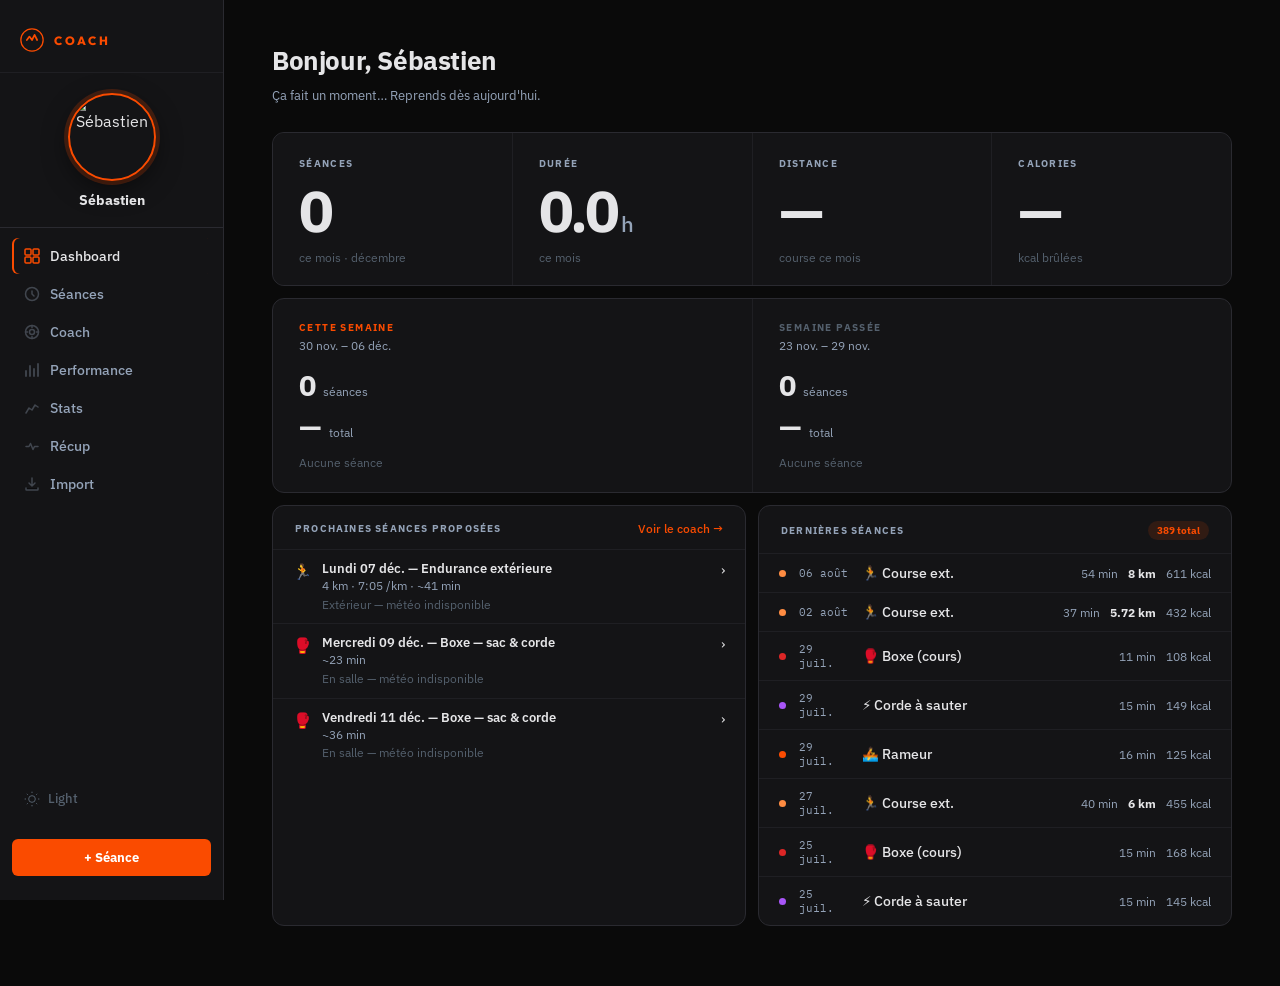
==== commit 5e165635: "Add files via upload" ====
--- a/index.html
+++ b/index.html
@@ -7,7 +7,7 @@
   <link rel="preconnect" href="https://fonts.googleapis.com">
   <link rel="preconnect" href="https://fonts.gstatic.com" crossorigin>
   <link href="https://fonts.googleapis.com/css2?family=Outfit:wght@400;500;600&family=IBM+Plex+Sans:wght@400;500;600;700;800&family=IBM+Plex+Mono:wght@400;600&display=swap" rel="stylesheet">
-  <link rel="stylesheet" href="style.css?v=7">
+  <link rel="stylesheet" href="style.css?v=8">
   <script src="https://cdn.jsdelivr.net/npm/chart.js@4.4.0/dist/chart.umd.min.js"></script>
   <script src="https://cdn.jsdelivr.net/npm/chartjs-plugin-zoom@2.0.1/dist/chartjs-plugin-zoom.min.js"></script>
 </head>
@@ -167,9 +167,9 @@
   </div><!-- /#app -->
 
   <script src="coach-engine.js?v=5"></script>
-  <script src="app.js?v=11"></script>
+  <script src="app.js?v=12"></script>
   <script src="session-detail.js?v=1"></script>
   <script src="performance.js?v=1"></script>
-  <script src="coach-view.js?v=5"></script>
+  <script src="coach-view.js?v=6"></script>
 </body>
 </html>
--- a/style.css
+++ b/style.css
@@ -1211,3 +1211,64 @@
   .pt-n { font-size: 10px; padding: 1px 5px; }
   .chart-hint { display: none; }
 }
+
+/* ══════════════════════════════════════════════════════════
+   ENVOI SUR LA MONTRE — bouton de la vue Coach
+   ══════════════════════════════════════════════════════════ */
+
+.push-box {
+  margin-top: 18px;
+  padding: 16px 18px;
+  background: var(--surface);
+  border: 1px solid var(--border);
+  border-left: 3px solid var(--acc);
+  border-radius: var(--radius-xl);
+}
+.push-box.done  { border-left-color: var(--positive); }
+.push-box.error { border-left-color: var(--negative); }
+
+.push-main {
+  display: flex;
+  align-items: center;
+  gap: 14px;
+  flex-wrap: wrap;
+}
+.push-note {
+  flex: 1;
+  min-width: 200px;
+  font-size: 12px;
+  color: var(--text-muted);
+  line-height: 1.5;
+}
+.push-msg {
+  margin-top: 12px;
+  padding-top: 12px;
+  border-top: 1px solid var(--border);
+  font-size: 12px;
+  color: var(--text-body);
+  line-height: 1.6;
+}
+.push-msg a { color: var(--acc); }
+
+#btn-push {
+  display: inline-flex;
+  align-items: center;
+  gap: 8px;
+  white-space: nowrap;
+}
+#btn-push:disabled { opacity: .7; cursor: default; }
+
+.push-spin {
+  width: 12px;
+  height: 12px;
+  border: 2px solid currentColor;
+  border-right-color: transparent;
+  border-radius: var(--radius-full);
+  animation: push-rot .7s linear infinite;
+}
+@keyframes push-rot { to { transform: rotate(360deg); } }
+
+@media (max-width: 560px) {
+  .push-main { flex-direction: column; align-items: stretch; }
+  #btn-push { justify-content: center; }
+}
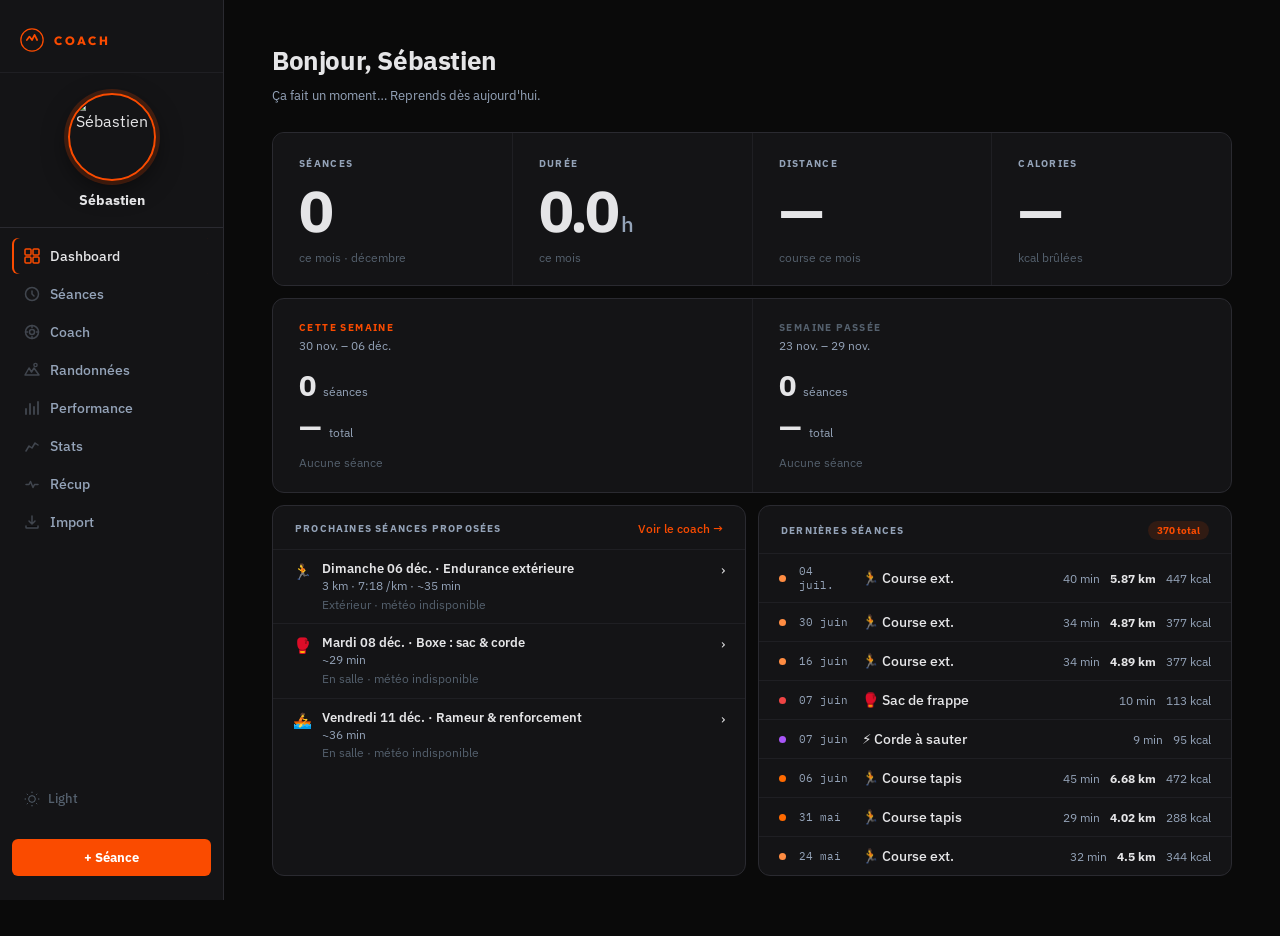
==== commit 4880c596: "Add files via upload" ====
--- a/index.html
+++ b/index.html
@@ -7,7 +7,7 @@
   <link rel="preconnect" href="https://fonts.googleapis.com">
   <link rel="preconnect" href="https://fonts.gstatic.com" crossorigin>
   <link href="https://fonts.googleapis.com/css2?family=Outfit:wght@400;500;600&family=IBM+Plex+Sans:wght@400;500;600;700;800&family=IBM+Plex+Mono:wght@400;600&display=swap" rel="stylesheet">
-  <link rel="stylesheet" href="style.css?v=8">
+  <link rel="stylesheet" href="style.css?v=12">
   <script src="https://cdn.jsdelivr.net/npm/chart.js@4.4.0/dist/chart.umd.min.js"></script>
   <script src="https://cdn.jsdelivr.net/npm/chartjs-plugin-zoom@2.0.1/dist/chartjs-plugin-zoom.min.js"></script>
 </head>
@@ -55,6 +55,10 @@
         <li><a href="#coach" class="nav-link" data-view="coach">
           <svg width="16" height="16" viewBox="0 0 16 16"><circle cx="8" cy="8" r="6.5" stroke="currentColor" stroke-width="1.5" fill="none"/><circle cx="8" cy="8" r="2.5" stroke="currentColor" stroke-width="1.5" fill="none"/><path d="M8 1.5v2M8 12.5v2M1.5 8h2M12.5 8h2" stroke="currentColor" stroke-width="1.5" stroke-linecap="round"/></svg>
           Coach
+        </a></li>
+        <li><a href="#randos" class="nav-link" data-view="randos">
+          <svg width="16" height="16" viewBox="0 0 16 16"><path d="M1 13l4-7 2.5 4L10 6l5 7z" stroke="currentColor" stroke-width="1.5" stroke-linejoin="round" fill="none"/><circle cx="11.5" cy="3" r="1.6" stroke="currentColor" stroke-width="1.4" fill="none"/></svg>
+          Randonnées
         </a></li>
         <li><a href="#performance" class="nav-link" data-view="performance">
           <svg width="16" height="16" viewBox="0 0 16 16"><path d="M2 14V9M6 14V4M10 14V7M14 14V2" stroke="currentColor" stroke-width="1.8" stroke-linecap="round"/></svg>
@@ -166,10 +170,11 @@
 
   </div><!-- /#app -->
 
-  <script src="coach-engine.js?v=5"></script>
-  <script src="app.js?v=12"></script>
-  <script src="session-detail.js?v=1"></script>
-  <script src="performance.js?v=1"></script>
-  <script src="coach-view.js?v=6"></script>
+  <script src="coach-engine.js?v=6"></script>
+  <script src="app.js?v=15"></script>
+  <script src="session-detail.js?v=2"></script>
+  <script src="performance.js?v=2"></script>
+  <script src="randos.js?v=1"></script>
+  <script src="coach-view.js?v=8"></script>
 </body>
 </html>
--- a/style.css
+++ b/style.css
@@ -1213,50 +1213,63 @@
 }
 
 /* ══════════════════════════════════════════════════════════
-   ENVOI SUR LA MONTRE — bouton de la vue Coach
-   ══════════════════════════════════════════════════════════ */
-
-.push-box {
-  margin-top: 18px;
-  padding: 16px 18px;
-  background: var(--surface);
-  border: 1px solid var(--border);
-  border-left: 3px solid var(--acc);
-  border-radius: var(--radius-xl);
-}
-.push-box.done  { border-left-color: var(--positive); }
-.push-box.error { border-left-color: var(--negative); }
-
-.push-main {
-  display: flex;
+   ENVOI SUR LA MONTRE — un bouton par séance
+   ══════════════════════════════════════════════════════════ */
+
+.cday-push {
+  padding: 0 20px 18px;
+  border-top: 1px solid var(--border);
+  padding-top: 14px;
+  margin-top: -2px;
+}
+
+.btn-watch {
+  display: inline-flex;
   align-items: center;
-  gap: 14px;
-  flex-wrap: wrap;
-}
+  justify-content: center;
+  gap: 8px;
+  width: 100%;
+  padding: 11px 14px;
+  background: transparent;
+  border: 1px solid var(--acc);
+  border-radius: var(--radius-lg);
+  color: var(--acc);
+  font-family: var(--font-sans);
+  font-size: 13px;
+  font-weight: 600;
+  cursor: pointer;
+  transition: background .18s, color .18s, border-color .18s;
+}
+.btn-watch:hover:not(:disabled) { background: var(--acc); color: #fff; }
+.btn-watch:disabled { opacity: .65; cursor: default; }
+
+.watch-ico { font-size: 14px; line-height: 1; }
+
+/* États */
+.cday-push.done .btn-watch {
+  border-color: var(--positive);
+  color: var(--positive);
+  background: color-mix(in srgb, var(--positive) 10%, transparent);
+}
+.cday-push.error .btn-watch { border-color: var(--negative); color: var(--negative); }
+
 .push-note {
-  flex: 1;
-  min-width: 200px;
-  font-size: 12px;
+  margin-top: 8px;
+  font-size: 11.5px;
   color: var(--text-muted);
   line-height: 1.5;
+  text-align: center;
 }
 .push-msg {
-  margin-top: 12px;
-  padding-top: 12px;
-  border-top: 1px solid var(--border);
-  font-size: 12px;
+  margin-top: 10px;
+  padding: 10px 12px;
+  background: var(--surface-hover);
+  border-radius: var(--radius-md);
+  font-size: 11.5px;
   color: var(--text-body);
   line-height: 1.6;
 }
 .push-msg a { color: var(--acc); }
-
-#btn-push {
-  display: inline-flex;
-  align-items: center;
-  gap: 8px;
-  white-space: nowrap;
-}
-#btn-push:disabled { opacity: .7; cursor: default; }
 
 .push-spin {
   width: 12px;
@@ -1268,7 +1281,188 @@
 }
 @keyframes push-rot { to { transform: rotate(360deg); } }
 
+/* ══════════════════════════════════════════════════════════
+   CHOIX DES JOURS D'ENTRAÎNEMENT
+   ══════════════════════════════════════════════════════════ */
+
+.day-picker {
+  display: flex;
+  align-items: center;
+  gap: 14px;
+  flex-wrap: wrap;
+  padding: 12px 16px;
+  margin-bottom: 16px;
+  background: var(--surface);
+  border: 1px solid var(--border);
+  border-radius: var(--radius-xl);
+}
+.dp-lbl {
+  font-size: 11px;
+  text-transform: uppercase;
+  letter-spacing: .06em;
+  color: var(--text-muted);
+}
+.dp-days { display: flex; gap: 6px; flex: 1; }
+.dp-day {
+  min-width: 42px;
+  padding: 7px 9px;
+  background: transparent;
+  border: 1px solid var(--border-strong);
+  border-radius: var(--radius-md);
+  color: var(--text-muted);
+  font-family: var(--font-sans);
+  font-size: 12px;
+  font-weight: 500;
+  cursor: pointer;
+  transition: all .16s;
+}
+.dp-day:hover { color: var(--text); border-color: var(--text-muted); }
+.dp-day.on {
+  background: var(--acc);
+  border-color: var(--acc);
+  color: #fff;
+  font-weight: 600;
+}
+.dp-count {
+  font-family: var(--font-mono);
+  font-size: 11.5px;
+  color: var(--text-body);
+  white-space: nowrap;
+}
+
+@media (max-width: 640px) {
+  .day-picker { gap: 10px; padding: 12px; }
+  .dp-days { width: 100%; justify-content: space-between; gap: 4px; }
+  .dp-day { min-width: 0; flex: 1; padding: 8px 4px; font-size: 11px; }
+}
+
+/* ══════════════════════════════════════════════════════════
+   RANDONNÉES — galerie de tracés
+   ══════════════════════════════════════════════════════════ */
+
+.rando-filters {
+  display: flex;
+  flex-wrap: wrap;
+  align-items: center;
+  gap: 7px;
+  margin-bottom: 18px;
+}
+.rf-chip {
+  padding: 7px 13px;
+  background: var(--surface);
+  border: 1px solid var(--border);
+  border-radius: var(--radius-full);
+  color: var(--text-body);
+  font-family: var(--font-sans);
+  font-size: 12px;
+  cursor: pointer;
+  transition: all .16s;
+}
+.rf-chip:hover { color: var(--text); border-color: var(--border-strong); }
+.rf-chip.active {
+  background: var(--acc-lo);
+  border-color: var(--acc);
+  color: var(--acc);
+  font-weight: 600;
+}
+.rf-sep {
+  width: 1px;
+  height: 20px;
+  background: var(--border-strong);
+  margin: 0 6px;
+}
+
+/* ── Galerie ─────────────────────────────────────────────── */
+.rando-grid {
+  display: grid;
+  grid-template-columns: repeat(auto-fill, minmax(240px, 1fr));
+  gap: 14px;
+  margin-top: 18px;
+}
+
+.rando-card {
+  background: var(--surface);
+  border: 1px solid var(--border);
+  border-radius: var(--radius-xl);
+  overflow: hidden;
+  cursor: pointer;
+  transition: border-color .18s, transform .18s;
+}
+.rando-card:hover {
+  border-color: var(--acc);
+  transform: translateY(-2px);
+}
+
+.rc-trace {
+  height: 180px;
+  background: var(--surface-hover);
+  display: flex;
+  align-items: center;
+  justify-content: center;
+  border-bottom: 1px solid var(--border);
+}
+.rc-trace .track-svg { max-height: 180px; }
+
+.rc-placeholder {
+  display: flex;
+  align-items: center;
+  justify-content: center;
+  height: 100%;
+  width: 100%;
+  font-size: 26px;
+  opacity: .18;
+}
+.rc-dots {
+  width: 26px; height: 4px;
+  background: currentColor;
+  border-radius: var(--radius-full);
+  opacity: .4;
+  animation: rc-pulse 1.1s ease-in-out infinite;
+}
+@keyframes rc-pulse { 0%,100%{opacity:.15} 50%{opacity:.45} }
+
+.rc-body { padding: 12px 14px 14px; }
+.rc-title {
+  font-size: 13.5px;
+  font-weight: 600;
+  color: var(--text);
+  line-height: 1.35;
+  margin-bottom: 3px;
+  overflow: hidden;
+  text-overflow: ellipsis;
+  white-space: nowrap;
+}
+.rc-date { font-size: 11px; color: var(--text-muted); margin-bottom: 9px; }
+.rc-stats { display: flex; flex-wrap: wrap; gap: 6px; }
+.rc-stats span {
+  padding: 3px 8px;
+  background: var(--surface-hover);
+  border-radius: var(--radius-sm);
+  font-family: var(--font-mono);
+  font-size: 11px;
+  color: var(--text-body);
+  font-variant-numeric: tabular-nums;
+}
+
+.rando-notice {
+  padding: 13px 16px;
+  margin-top: 18px;
+  background: var(--surface);
+  border: 1px solid var(--border);
+  border-left: 3px solid var(--warning);
+  border-radius: var(--radius-lg);
+  font-size: 12.5px;
+  color: var(--text-body);
+  line-height: 1.65;
+}
+.rando-notice i { color: var(--acc); font-style: normal; font-weight: 600; }
+
 @media (max-width: 560px) {
-  .push-main { flex-direction: column; align-items: stretch; }
-  #btn-push { justify-content: center; }
-}
+  .rando-grid { grid-template-columns: repeat(auto-fill, minmax(150px, 1fr)); gap: 10px; }
+  .rc-trace { height: 130px; }
+  .rc-trace .track-svg { max-height: 130px; }
+  .rc-body { padding: 10px 11px 12px; }
+}
+
+/* Un KPI ne doit jamais couper son unité sur la ligne suivante. */
+.kpi-num { white-space: nowrap; }
